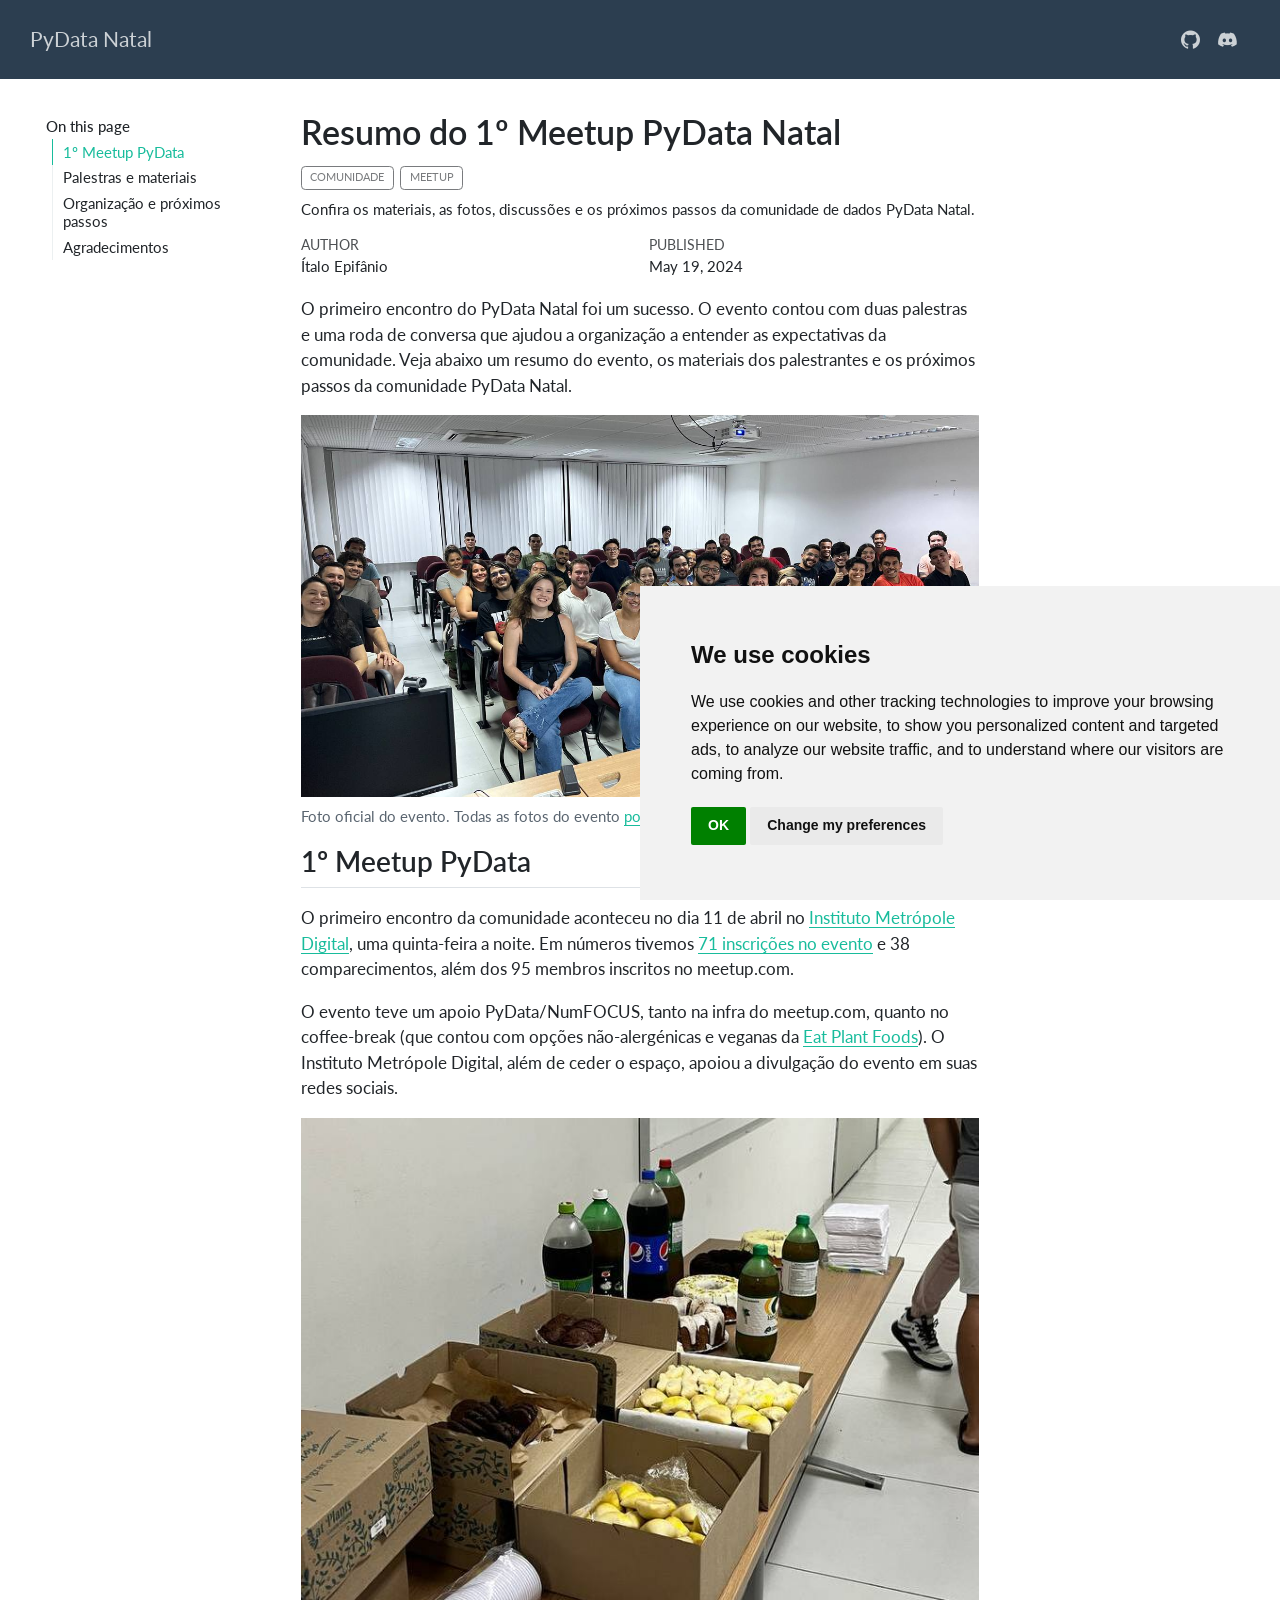
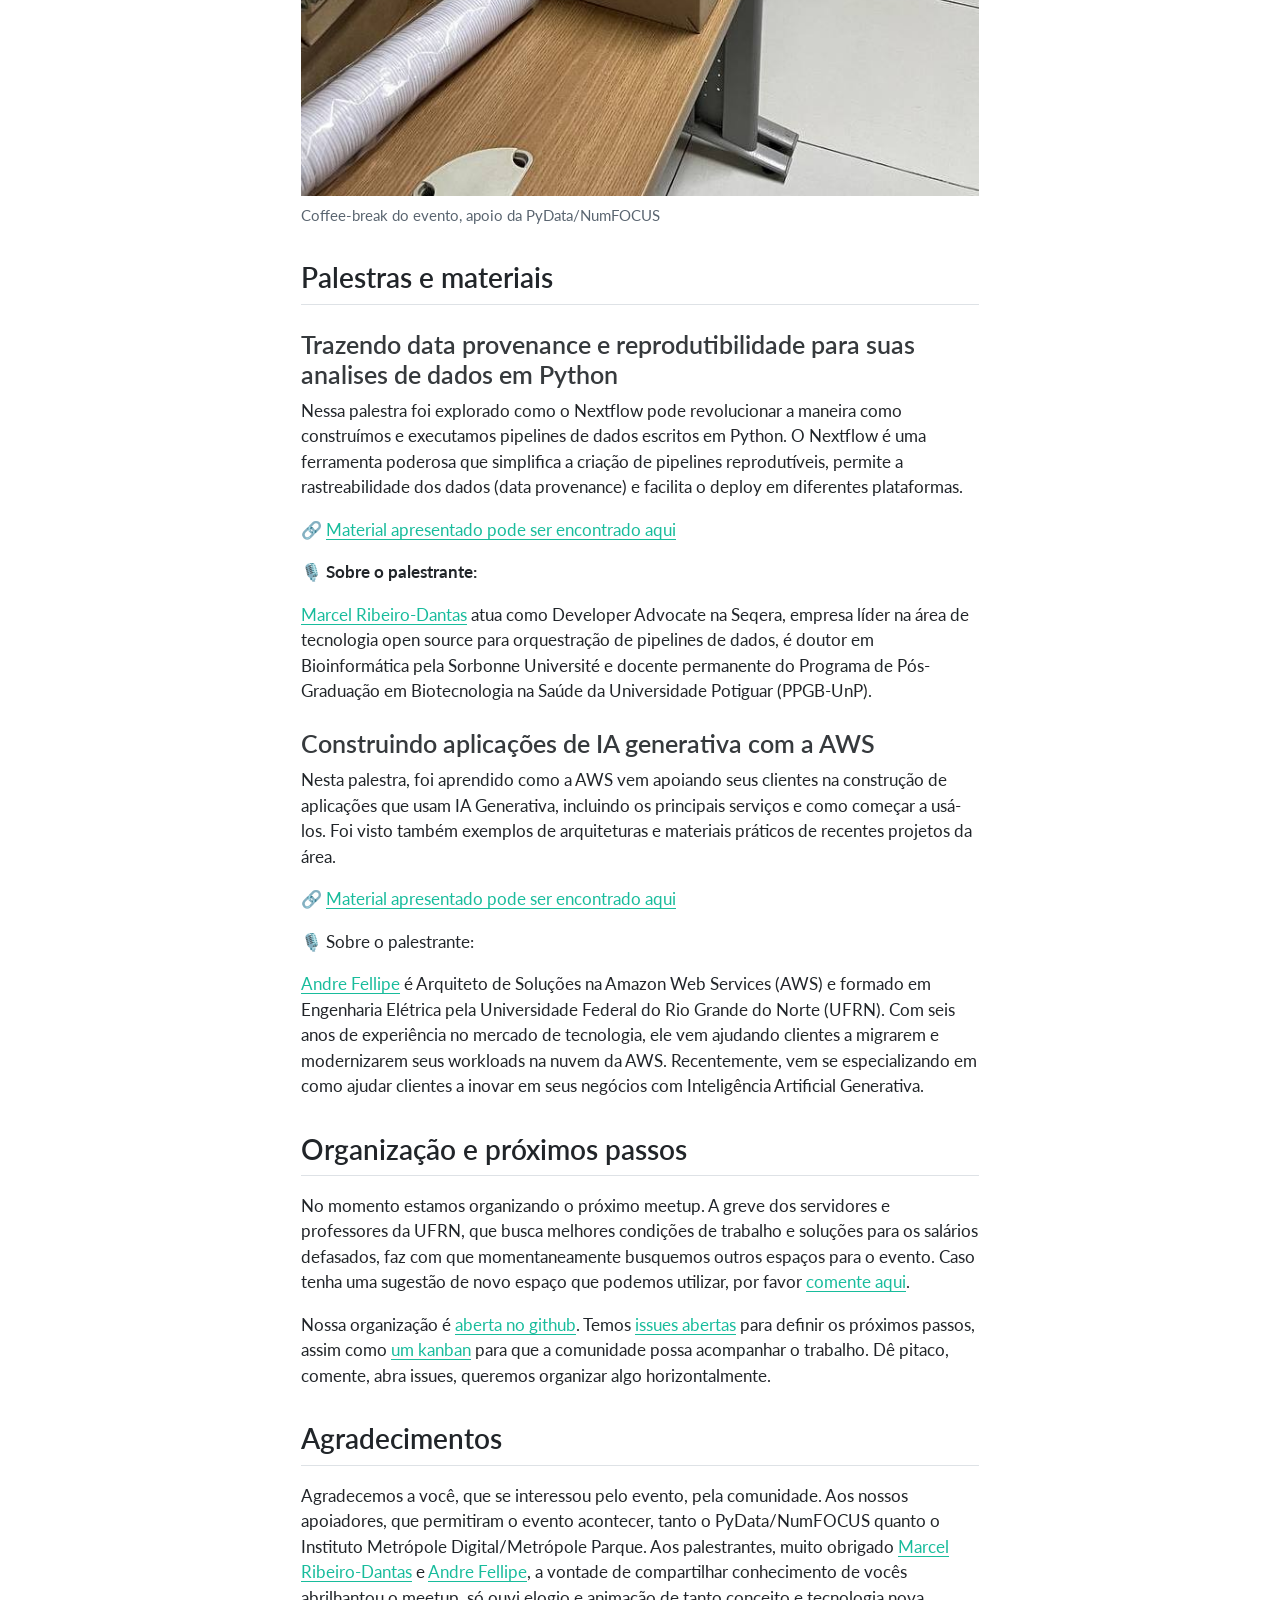
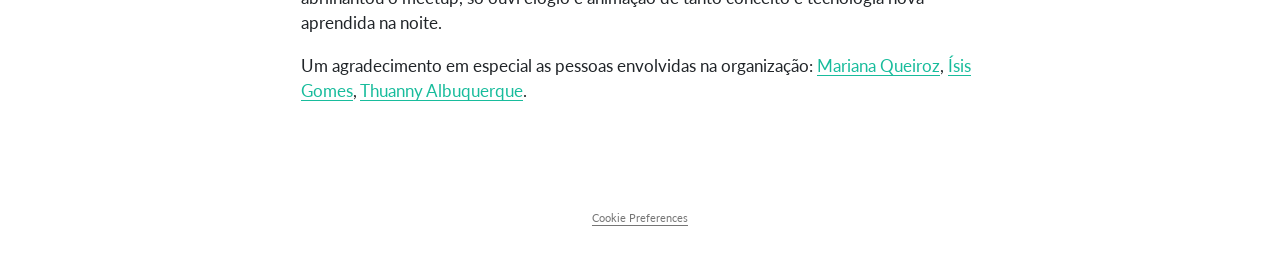
==== posts/1-meetup-pydata-natal/index.html @ 29875cee "Built site for gh-pages" ====
<!DOCTYPE html>
<html xmlns="http://www.w3.org/1999/xhtml" lang="en" xml:lang="en"><head>

<meta charset="utf-8">
<meta name="generator" content="quarto-1.4.554">

<meta name="viewport" content="width=device-width, initial-scale=1.0, user-scalable=yes">

<meta name="author" content="Ítalo Epifânio">
<meta name="dcterms.date" content="2024-05-19">
<meta name="description" content="Confira os materiais, as fotos, discussões e os próximos passos da comunidade de dados PyData Natal.">

<title>PyData Natal - Resumo do 1º Meetup PyData Natal</title>
<style>
code{white-space: pre-wrap;}
span.smallcaps{font-variant: small-caps;}
div.columns{display: flex; gap: min(4vw, 1.5em);}
div.column{flex: auto; overflow-x: auto;}
div.hanging-indent{margin-left: 1.5em; text-indent: -1.5em;}
ul.task-list{list-style: none;}
ul.task-list li input[type="checkbox"] {
  width: 0.8em;
  margin: 0 0.8em 0.2em -1em; /* quarto-specific, see https://github.com/quarto-dev/quarto-cli/issues/4556 */ 
  vertical-align: middle;
}
</style>


<script src="../../site_libs/quarto-nav/quarto-nav.js"></script>
<script src="../../site_libs/quarto-nav/headroom.min.js"></script>
<script src="../../site_libs/clipboard/clipboard.min.js"></script>
<script src="../../site_libs/quarto-search/autocomplete.umd.js"></script>
<script src="../../site_libs/quarto-search/fuse.min.js"></script>
<script src="../../site_libs/quarto-search/quarto-search.js"></script>
<meta name="quarto:offset" content="../../">
<script src="../../site_libs/cookie-consent/cookie-consent.js"></script>
<link href="../../site_libs/cookie-consent/cookie-consent.css" rel="stylesheet">
<script src="../../site_libs/quarto-html/quarto.js"></script>
<script src="../../site_libs/quarto-html/popper.min.js"></script>
<script src="../../site_libs/quarto-html/tippy.umd.min.js"></script>
<script src="../../site_libs/quarto-html/anchor.min.js"></script>
<link href="../../site_libs/quarto-html/tippy.css" rel="stylesheet">
<link href="../../site_libs/quarto-html/quarto-syntax-highlighting.css" rel="stylesheet" id="quarto-text-highlighting-styles">
<script src="../../site_libs/bootstrap/bootstrap.min.js"></script>
<link href="../../site_libs/bootstrap/bootstrap-icons.css" rel="stylesheet">
<link href="../../site_libs/bootstrap/bootstrap.min.css" rel="stylesheet" id="quarto-bootstrap" data-mode="light">
<script id="quarto-search-options" type="application/json">{
  "location": "navbar",
  "copy-button": false,
  "collapse-after": 3,
  "panel-placement": "end",
  "type": "overlay",
  "limit": 50,
  "keyboard-shortcut": [
    "f",
    "/",
    "s"
  ],
  "show-item-context": false,
  "language": {
    "search-no-results-text": "No results",
    "search-matching-documents-text": "matching documents",
    "search-copy-link-title": "Copy link to search",
    "search-hide-matches-text": "Hide additional matches",
    "search-more-match-text": "more match in this document",
    "search-more-matches-text": "more matches in this document",
    "search-clear-button-title": "Clear",
    "search-text-placeholder": "",
    "search-detached-cancel-button-title": "Cancel",
    "search-submit-button-title": "Submit",
    "search-label": "Search"
  }
}</script>
<script async="" src="https://www.googletagmanager.com/gtag/js?id=G-QW559WNCMG"></script>

<script type="text/plain" cookie-consent="tracking">

window.dataLayer = window.dataLayer || [];
function gtag(){dataLayer.push(arguments);}
gtag('js', new Date());
gtag('config', 'G-QW559WNCMG', { 'anonymize_ip': true});
</script>

<script type="text/javascript" charset="UTF-8">
document.addEventListener('DOMContentLoaded', function () {
cookieconsent.run({
  "notice_banner_type":"simple",
  "consent_type":"implied",
  "palette":"light",
  "language":"en",
  "page_load_consent_levels":["strictly-necessary","functionality","tracking","targeting"],
  "notice_banner_reject_button_hide":false,
  "preferences_center_close_button_hide":false,
  "website_name":""
  ,
"language":"en"
  });
});
</script> 
  


<link rel="stylesheet" href="../../styles.css">
</head>

<body class="floating nav-fixed">

<div id="quarto-search-results"></div>
  <header id="quarto-header" class="headroom fixed-top">
    <nav class="navbar navbar-expand-lg " data-bs-theme="dark">
      <div class="navbar-container container-fluid">
      <div class="navbar-brand-container mx-auto">
    <a class="navbar-brand" href="../../index.html">
    <span class="navbar-title">PyData Natal</span>
    </a>
  </div>
            <div id="quarto-search" class="" title="Search"></div>
          <button class="navbar-toggler" type="button" data-bs-toggle="collapse" data-bs-target="#navbarCollapse" aria-controls="navbarCollapse" aria-expanded="false" aria-label="Toggle navigation" onclick="if (window.quartoToggleHeadroom) { window.quartoToggleHeadroom(); }">
  <span class="navbar-toggler-icon"></span>
</button>
          <div class="collapse navbar-collapse" id="navbarCollapse">
            <ul class="navbar-nav navbar-nav-scroll ms-auto">
  <li class="nav-item compact">
    <a class="nav-link" href="https://github.com/PyData-Natal"> <i class="bi bi-github" role="img">
</i> 
<span class="menu-text"></span></a>
  </li>  
  <li class="nav-item compact">
    <a class="nav-link" href="https://www.meetup.com/pydata-natal/"> <i class="bi bi-discord" role="img">
</i> 
<span class="menu-text"></span></a>
  </li>  
</ul>
          </div> <!-- /navcollapse -->
          <div class="quarto-navbar-tools">
</div>
      </div> <!-- /container-fluid -->
    </nav>
</header>
<!-- content -->
<div id="quarto-content" class="quarto-container page-columns page-rows-contents page-layout-article page-navbar">
<!-- sidebar -->
  <nav id="quarto-sidebar" class="sidebar collapse collapse-horizontal quarto-sidebar-collapse-item sidebar-navigation floating overflow-auto">
    <nav id="TOC" role="doc-toc" class="toc-active">
    <h2 id="toc-title">On this page</h2>
   
  <ul>
  <li><a href="#º-meetup-pydata" id="toc-º-meetup-pydata" class="nav-link active" data-scroll-target="#º-meetup-pydata">1º Meetup PyData</a></li>
  <li><a href="#palestras-e-materiais" id="toc-palestras-e-materiais" class="nav-link" data-scroll-target="#palestras-e-materiais">Palestras e materiais</a>
  <ul class="collapse">
  <li><a href="#trazendo-data-provenance-e-reprodutibilidade-para-suas-analises-de-dados-em-python" id="toc-trazendo-data-provenance-e-reprodutibilidade-para-suas-analises-de-dados-em-python" class="nav-link" data-scroll-target="#trazendo-data-provenance-e-reprodutibilidade-para-suas-analises-de-dados-em-python">Trazendo data provenance e reprodutibilidade para suas analises de dados em Python</a></li>
  <li><a href="#construindo-aplicações-de-ia-generativa-com-a-aws" id="toc-construindo-aplicações-de-ia-generativa-com-a-aws" class="nav-link" data-scroll-target="#construindo-aplicações-de-ia-generativa-com-a-aws">Construindo aplicações de IA generativa com a AWS</a></li>
  </ul></li>
  <li><a href="#organização-e-próximos-passos" id="toc-organização-e-próximos-passos" class="nav-link" data-scroll-target="#organização-e-próximos-passos">Organização e próximos passos</a></li>
  <li><a href="#agradecimentos" id="toc-agradecimentos" class="nav-link" data-scroll-target="#agradecimentos">Agradecimentos</a></li>
  </ul>
</nav>
</nav>
<div id="quarto-sidebar-glass" class="quarto-sidebar-collapse-item" data-bs-toggle="collapse" data-bs-target=".quarto-sidebar-collapse-item"></div>
<!-- margin-sidebar -->
    <div id="quarto-margin-sidebar" class="sidebar margin-sidebar">
    </div>
<!-- main -->
<main class="content" id="quarto-document-content">

<header id="title-block-header" class="quarto-title-block default">
<div class="quarto-title">
<h1 class="title">Resumo do 1º Meetup PyData Natal</h1>
  <div class="quarto-categories">
    <div class="quarto-category">Comunidade</div>
    <div class="quarto-category">Meetup</div>
  </div>
  </div>

<div>
  <div class="description">
    <p>Confira os materiais, as fotos, discussões e os próximos passos da comunidade de dados PyData Natal.</p>
  </div>
</div>


<div class="quarto-title-meta">

    <div>
    <div class="quarto-title-meta-heading">Author</div>
    <div class="quarto-title-meta-contents">
             <p>Ítalo Epifânio </p>
          </div>
  </div>
    
    <div>
    <div class="quarto-title-meta-heading">Published</div>
    <div class="quarto-title-meta-contents">
      <p class="date">May 19, 2024</p>
    </div>
  </div>
  
    
  </div>
  


</header>


<p>O primeiro encontro do PyData Natal foi um sucesso. O evento contou com duas palestras e uma roda de conversa que ajudou a organização a entender as expectativas da comunidade. Veja abaixo um resumo do evento, os materiais dos palestrantes e os próximos passos da comunidade PyData Natal.</p>
<div class="quarto-figure quarto-figure-center">
<figure class="figure">
<p><img src="foto-oficial.jpg" class="img-fluid figure-img"></p>
<figcaption>Foto oficial do evento. Todas as fotos do evento <a href="https://drive.google.com/drive/folders/1-ngeMjdmxOSoI9gkyHBv4i5iVeC3ueF0?usp=sharing">podem ser acessadas aqui</a></figcaption>
</figure>
</div>
<section id="º-meetup-pydata" class="level2">
<h2 class="anchored" data-anchor-id="º-meetup-pydata">1º Meetup PyData</h2>
<p>O primeiro encontro da comunidade aconteceu no dia 11 de abril no <a href="https://www.imd.ufrn.br/">Instituto Metrópole Digital</a>, uma quinta-feira a noite. Em números tivemos <a href="https://www.meetup.com/pt-BR/pydata-natal/events/299630475/">71 inscrições no evento</a> e 38 comparecimentos, além dos 95 membros inscritos no meetup.com.</p>
<p>O evento teve um apoio PyData/NumFOCUS, tanto na infra do meetup.com, quanto no coffee-break (que contou com opções não-alergénicas e veganas da <a href="https://www.instagram.com/eatplants_foods/">Eat Plant Foods</a>). O Instituto Metrópole Digital, além de ceder o espaço, apoiou a divulgação do evento em suas redes sociais.</p>
<div class="quarto-figure quarto-figure-center">
<figure class="figure">
<p><img src="coffee-break.jpg" class="img-fluid figure-img"></p>
<figcaption>Coffee-break do evento, apoio da PyData/NumFOCUS</figcaption>
</figure>
</div>
</section>
<section id="palestras-e-materiais" class="level2">
<h2 class="anchored" data-anchor-id="palestras-e-materiais">Palestras e materiais</h2>
<section id="trazendo-data-provenance-e-reprodutibilidade-para-suas-analises-de-dados-em-python" class="level3">
<h3 class="anchored" data-anchor-id="trazendo-data-provenance-e-reprodutibilidade-para-suas-analises-de-dados-em-python">Trazendo data provenance e reprodutibilidade para suas analises de dados em Python</h3>
<p>Nessa palestra foi explorado como o Nextflow pode revolucionar a maneira como construímos e executamos pipelines de dados escritos em Python. O Nextflow é uma ferramenta poderosa que simplifica a criação de pipelines reprodutíveis, permite a rastreabilidade dos dados (data provenance) e facilita o deploy em diferentes plataformas.</p>
<p>🔗 <a href="https://drive.google.com/file/d/1mHGkbky7kllz5UsTb3np_tFQEDnqBkQI/view?usp=sharing">Material apresentado pode ser encontrado aqui</a></p>
<p>🎙️ <strong>Sobre o palestrante:</strong></p>
<p><a href="https://www.linkedin.com/in/mribeirodantas/">Marcel Ribeiro-Dantas</a> atua como Developer Advocate na Seqera, empresa líder na área de tecnologia open source para orquestração de pipelines de dados, é doutor em Bioinformática pela Sorbonne Université e docente permanente do Programa de Pós-Graduação em Biotecnologia na Saúde da Universidade Potiguar (PPGB-UnP).</p>
</section>
<section id="construindo-aplicações-de-ia-generativa-com-a-aws" class="level3">
<h3 class="anchored" data-anchor-id="construindo-aplicações-de-ia-generativa-com-a-aws">Construindo aplicações de IA generativa com a AWS</h3>
<p>Nesta palestra, foi aprendido como a AWS vem apoiando seus clientes na construção de aplicações que usam IA Generativa, incluindo os principais serviços e como começar a usá-los. Foi visto também exemplos de arquiteturas e materiais práticos de recentes projetos da área.</p>
<p>🔗 <a href="https://drive.google.com/file/d/1R_rrYdMFppAc_aLsKHVmo2kjdNp8cH0A/view?usp=sharing">Material apresentado pode ser encontrado aqui</a></p>
<p>🎙️ Sobre o palestrante:</p>
<p><a href="https://www.linkedin.com/in/andrefellipe/">Andre Fellipe</a> é Arquiteto de Soluções na Amazon Web Services (AWS) e formado em Engenharia Elétrica pela Universidade Federal do Rio Grande do Norte (UFRN). Com seis anos de experiência no mercado de tecnologia, ele vem ajudando clientes a migrarem e modernizarem seus workloads na nuvem da AWS. Recentemente, vem se especializando em como ajudar clientes a inovar em seus negócios com Inteligência Artificial Generativa.</p>
</section>
</section>
<section id="organização-e-próximos-passos" class="level2">
<h2 class="anchored" data-anchor-id="organização-e-próximos-passos">Organização e próximos passos</h2>
<p>No momento estamos organizando o próximo meetup. A greve dos servidores e professores da UFRN, que busca melhores condições de trabalho e soluções para os salários defasados, faz com que momentaneamente busquemos outros espaços para o evento. Caso tenha uma sugestão de novo espaço que podemos utilizar, por favor <a href="https://github.com/PyData-Natal/organizacao/issues/1">comente aqui</a>.</p>
<p>Nossa organização é <a href="https://github.com/PyData-Natal">aberta no github</a>. Temos <a href="https://github.com/PyData-Natal/organizacao">issues abertas</a> para definir os próximos passos, assim como <a href="https://github.com/orgs/PyData-Natal/projects/1">um kanban</a> para que a comunidade possa acompanhar o trabalho. Dê pitaco, comente, abra issues, queremos organizar algo horizontalmente.</p>
</section>
<section id="agradecimentos" class="level2">
<h2 class="anchored" data-anchor-id="agradecimentos">Agradecimentos</h2>
<p>Agradecemos a você, que se interessou pelo evento, pela comunidade. Aos nossos apoiadores, que permitiram o evento acontecer, tanto o PyData/NumFOCUS quanto o Instituto Metrópole Digital/Metrópole Parque. Aos palestrantes, muito obrigado <a href="https://www.linkedin.com/in/mribeirodantas/">Marcel Ribeiro-Dantas</a> e <a href="https://www.linkedin.com/in/andrefellipe/">Andre Fellipe</a>, a vontade de compartilhar conhecimento de vocês abrilhantou o meetup, só ouvi elogio e animação de tanto conceito e tecnologia nova aprendida na noite.</p>
<p>Um agradecimento em especial as pessoas envolvidas na organização: <a href="https://www.linkedin.com/in/mariana-cesario-queiroz/">Mariana Queiroz</a>, <a href="https://www.linkedin.com/in/isisgo/">Ísis Gomes</a>, <a href="https://www.linkedin.com/in/thuannyalbuquerque/">Thuanny Albuquerque</a>.</p>


</section>

</main> <!-- /main -->
<script id="quarto-html-after-body" type="application/javascript">
window.document.addEventListener("DOMContentLoaded", function (event) {
  const toggleBodyColorMode = (bsSheetEl) => {
    const mode = bsSheetEl.getAttribute("data-mode");
    const bodyEl = window.document.querySelector("body");
    if (mode === "dark") {
      bodyEl.classList.add("quarto-dark");
      bodyEl.classList.remove("quarto-light");
    } else {
      bodyEl.classList.add("quarto-light");
      bodyEl.classList.remove("quarto-dark");
    }
  }
  const toggleBodyColorPrimary = () => {
    const bsSheetEl = window.document.querySelector("link#quarto-bootstrap");
    if (bsSheetEl) {
      toggleBodyColorMode(bsSheetEl);
    }
  }
  toggleBodyColorPrimary();  
  const icon = "";
  const anchorJS = new window.AnchorJS();
  anchorJS.options = {
    placement: 'right',
    icon: icon
  };
  anchorJS.add('.anchored');
  const isCodeAnnotation = (el) => {
    for (const clz of el.classList) {
      if (clz.startsWith('code-annotation-')) {                     
        return true;
      }
    }
    return false;
  }
  const clipboard = new window.ClipboardJS('.code-copy-button', {
    text: function(trigger) {
      const codeEl = trigger.previousElementSibling.cloneNode(true);
      for (const childEl of codeEl.children) {
        if (isCodeAnnotation(childEl)) {
          childEl.remove();
        }
      }
      return codeEl.innerText;
    }
  });
  clipboard.on('success', function(e) {
    // button target
    const button = e.trigger;
    // don't keep focus
    button.blur();
    // flash "checked"
    button.classList.add('code-copy-button-checked');
    var currentTitle = button.getAttribute("title");
    button.setAttribute("title", "Copied!");
    let tooltip;
    if (window.bootstrap) {
      button.setAttribute("data-bs-toggle", "tooltip");
      button.setAttribute("data-bs-placement", "left");
      button.setAttribute("data-bs-title", "Copied!");
      tooltip = new bootstrap.Tooltip(button, 
        { trigger: "manual", 
          customClass: "code-copy-button-tooltip",
          offset: [0, -8]});
      tooltip.show();    
    }
    setTimeout(function() {
      if (tooltip) {
        tooltip.hide();
        button.removeAttribute("data-bs-title");
        button.removeAttribute("data-bs-toggle");
        button.removeAttribute("data-bs-placement");
      }
      button.setAttribute("title", currentTitle);
      button.classList.remove('code-copy-button-checked');
    }, 1000);
    // clear code selection
    e.clearSelection();
  });
    var localhostRegex = new RegExp(/^(?:http|https):\/\/localhost\:?[0-9]*\//);
    var mailtoRegex = new RegExp(/^mailto:/);
      var filterRegex = new RegExp("https:\/\/PyData-Natal\.github\.io\/pydata-natal\.github\.io\/");
    var isInternal = (href) => {
        return filterRegex.test(href) || localhostRegex.test(href) || mailtoRegex.test(href);
    }
    // Inspect non-navigation links and adorn them if external
 	var links = window.document.querySelectorAll('a[href]:not(.nav-link):not(.navbar-brand):not(.toc-action):not(.sidebar-link):not(.sidebar-item-toggle):not(.pagination-link):not(.no-external):not([aria-hidden]):not(.dropdown-item):not(.quarto-navigation-tool)');
    for (var i=0; i<links.length; i++) {
      const link = links[i];
      if (!isInternal(link.href)) {
        // undo the damage that might have been done by quarto-nav.js in the case of
        // links that we want to consider external
        if (link.dataset.originalHref !== undefined) {
          link.href = link.dataset.originalHref;
        }
      }
    }
  function tippyHover(el, contentFn, onTriggerFn, onUntriggerFn) {
    const config = {
      allowHTML: true,
      maxWidth: 500,
      delay: 100,
      arrow: false,
      appendTo: function(el) {
          return el.parentElement;
      },
      interactive: true,
      interactiveBorder: 10,
      theme: 'quarto',
      placement: 'bottom-start',
    };
    if (contentFn) {
      config.content = contentFn;
    }
    if (onTriggerFn) {
      config.onTrigger = onTriggerFn;
    }
    if (onUntriggerFn) {
      config.onUntrigger = onUntriggerFn;
    }
    window.tippy(el, config); 
  }
  const noterefs = window.document.querySelectorAll('a[role="doc-noteref"]');
  for (var i=0; i<noterefs.length; i++) {
    const ref = noterefs[i];
    tippyHover(ref, function() {
      // use id or data attribute instead here
      let href = ref.getAttribute('data-footnote-href') || ref.getAttribute('href');
      try { href = new URL(href).hash; } catch {}
      const id = href.replace(/^#\/?/, "");
      const note = window.document.getElementById(id);
      if (note) {
        return note.innerHTML;
      } else {
        return "";
      }
    });
  }
  const xrefs = window.document.querySelectorAll('a.quarto-xref');
  const processXRef = (id, note) => {
    // Strip column container classes
    const stripColumnClz = (el) => {
      el.classList.remove("page-full", "page-columns");
      if (el.children) {
        for (const child of el.children) {
          stripColumnClz(child);
        }
      }
    }
    stripColumnClz(note)
    if (id === null || id.startsWith('sec-')) {
      // Special case sections, only their first couple elements
      const container = document.createElement("div");
      if (note.children && note.children.length > 2) {
        container.appendChild(note.children[0].cloneNode(true));
        for (let i = 1; i < note.children.length; i++) {
          const child = note.children[i];
          if (child.tagName === "P" && child.innerText === "") {
            continue;
          } else {
            container.appendChild(child.cloneNode(true));
            break;
          }
        }
        if (window.Quarto?.typesetMath) {
          window.Quarto.typesetMath(container);
        }
        return container.innerHTML
      } else {
        if (window.Quarto?.typesetMath) {
          window.Quarto.typesetMath(note);
        }
        return note.innerHTML;
      }
    } else {
      // Remove any anchor links if they are present
      const anchorLink = note.querySelector('a.anchorjs-link');
      if (anchorLink) {
        anchorLink.remove();
      }
      if (window.Quarto?.typesetMath) {
        window.Quarto.typesetMath(note);
      }
      // TODO in 1.5, we should make sure this works without a callout special case
      if (note.classList.contains("callout")) {
        return note.outerHTML;
      } else {
        return note.innerHTML;
      }
    }
  }
  for (var i=0; i<xrefs.length; i++) {
    const xref = xrefs[i];
    tippyHover(xref, undefined, function(instance) {
      instance.disable();
      let url = xref.getAttribute('href');
      let hash = undefined; 
      if (url.startsWith('#')) {
        hash = url;
      } else {
        try { hash = new URL(url).hash; } catch {}
      }
      if (hash) {
        const id = hash.replace(/^#\/?/, "");
        const note = window.document.getElementById(id);
        if (note !== null) {
          try {
            const html = processXRef(id, note.cloneNode(true));
            instance.setContent(html);
          } finally {
            instance.enable();
            instance.show();
          }
        } else {
          // See if we can fetch this
          fetch(url.split('#')[0])
          .then(res => res.text())
          .then(html => {
            const parser = new DOMParser();
            const htmlDoc = parser.parseFromString(html, "text/html");
            const note = htmlDoc.getElementById(id);
            if (note !== null) {
              const html = processXRef(id, note);
              instance.setContent(html);
            } 
          }).finally(() => {
            instance.enable();
            instance.show();
          });
        }
      } else {
        // See if we can fetch a full url (with no hash to target)
        // This is a special case and we should probably do some content thinning / targeting
        fetch(url)
        .then(res => res.text())
        .then(html => {
          const parser = new DOMParser();
          const htmlDoc = parser.parseFromString(html, "text/html");
          const note = htmlDoc.querySelector('main.content');
          if (note !== null) {
            // This should only happen for chapter cross references
            // (since there is no id in the URL)
            // remove the first header
            if (note.children.length > 0 && note.children[0].tagName === "HEADER") {
              note.children[0].remove();
            }
            const html = processXRef(null, note);
            instance.setContent(html);
          } 
        }).finally(() => {
          instance.enable();
          instance.show();
        });
      }
    }, function(instance) {
    });
  }
      let selectedAnnoteEl;
      const selectorForAnnotation = ( cell, annotation) => {
        let cellAttr = 'data-code-cell="' + cell + '"';
        let lineAttr = 'data-code-annotation="' +  annotation + '"';
        const selector = 'span[' + cellAttr + '][' + lineAttr + ']';
        return selector;
      }
      const selectCodeLines = (annoteEl) => {
        const doc = window.document;
        const targetCell = annoteEl.getAttribute("data-target-cell");
        const targetAnnotation = annoteEl.getAttribute("data-target-annotation");
        const annoteSpan = window.document.querySelector(selectorForAnnotation(targetCell, targetAnnotation));
        const lines = annoteSpan.getAttribute("data-code-lines").split(",");
        const lineIds = lines.map((line) => {
          return targetCell + "-" + line;
        })
        let top = null;
        let height = null;
        let parent = null;
        if (lineIds.length > 0) {
            //compute the position of the single el (top and bottom and make a div)
            const el = window.document.getElementById(lineIds[0]);
            top = el.offsetTop;
            height = el.offsetHeight;
            parent = el.parentElement.parentElement;
          if (lineIds.length > 1) {
            const lastEl = window.document.getElementById(lineIds[lineIds.length - 1]);
            const bottom = lastEl.offsetTop + lastEl.offsetHeight;
            height = bottom - top;
          }
          if (top !== null && height !== null && parent !== null) {
            // cook up a div (if necessary) and position it 
            let div = window.document.getElementById("code-annotation-line-highlight");
            if (div === null) {
              div = window.document.createElement("div");
              div.setAttribute("id", "code-annotation-line-highlight");
              div.style.position = 'absolute';
              parent.appendChild(div);
            }
            div.style.top = top - 2 + "px";
            div.style.height = height + 4 + "px";
            div.style.left = 0;
            let gutterDiv = window.document.getElementById("code-annotation-line-highlight-gutter");
            if (gutterDiv === null) {
              gutterDiv = window.document.createElement("div");
              gutterDiv.setAttribute("id", "code-annotation-line-highlight-gutter");
              gutterDiv.style.position = 'absolute';
              const codeCell = window.document.getElementById(targetCell);
              const gutter = codeCell.querySelector('.code-annotation-gutter');
              gutter.appendChild(gutterDiv);
            }
            gutterDiv.style.top = top - 2 + "px";
            gutterDiv.style.height = height + 4 + "px";
          }
          selectedAnnoteEl = annoteEl;
        }
      };
      const unselectCodeLines = () => {
        const elementsIds = ["code-annotation-line-highlight", "code-annotation-line-highlight-gutter"];
        elementsIds.forEach((elId) => {
          const div = window.document.getElementById(elId);
          if (div) {
            div.remove();
          }
        });
        selectedAnnoteEl = undefined;
      };
        // Handle positioning of the toggle
    window.addEventListener(
      "resize",
      throttle(() => {
        elRect = undefined;
        if (selectedAnnoteEl) {
          selectCodeLines(selectedAnnoteEl);
        }
      }, 10)
    );
    function throttle(fn, ms) {
    let throttle = false;
    let timer;
      return (...args) => {
        if(!throttle) { // first call gets through
            fn.apply(this, args);
            throttle = true;
        } else { // all the others get throttled
            if(timer) clearTimeout(timer); // cancel #2
            timer = setTimeout(() => {
              fn.apply(this, args);
              timer = throttle = false;
            }, ms);
        }
      };
    }
      // Attach click handler to the DT
      const annoteDls = window.document.querySelectorAll('dt[data-target-cell]');
      for (const annoteDlNode of annoteDls) {
        annoteDlNode.addEventListener('click', (event) => {
          const clickedEl = event.target;
          if (clickedEl !== selectedAnnoteEl) {
            unselectCodeLines();
            const activeEl = window.document.querySelector('dt[data-target-cell].code-annotation-active');
            if (activeEl) {
              activeEl.classList.remove('code-annotation-active');
            }
            selectCodeLines(clickedEl);
            clickedEl.classList.add('code-annotation-active');
          } else {
            // Unselect the line
            unselectCodeLines();
            clickedEl.classList.remove('code-annotation-active');
          }
        });
      }
  const findCites = (el) => {
    const parentEl = el.parentElement;
    if (parentEl) {
      const cites = parentEl.dataset.cites;
      if (cites) {
        return {
          el,
          cites: cites.split(' ')
        };
      } else {
        return findCites(el.parentElement)
      }
    } else {
      return undefined;
    }
  };
  var bibliorefs = window.document.querySelectorAll('a[role="doc-biblioref"]');
  for (var i=0; i<bibliorefs.length; i++) {
    const ref = bibliorefs[i];
    const citeInfo = findCites(ref);
    if (citeInfo) {
      tippyHover(citeInfo.el, function() {
        var popup = window.document.createElement('div');
        citeInfo.cites.forEach(function(cite) {
          var citeDiv = window.document.createElement('div');
          citeDiv.classList.add('hanging-indent');
          citeDiv.classList.add('csl-entry');
          var biblioDiv = window.document.getElementById('ref-' + cite);
          if (biblioDiv) {
            citeDiv.innerHTML = biblioDiv.innerHTML;
          }
          popup.appendChild(citeDiv);
        });
        return popup.innerHTML;
      });
    }
  }
});
</script>
</div> <!-- /content -->
<footer class="footer">
  <div class="nav-footer">
    <div class="nav-footer-left">
      &nbsp;
    </div>   
    <div class="nav-footer-center">

<div class="cookie-consent-footer"><a href="#" id="open_preferences_center">Cookie Preferences</a></div></div>
    <div class="nav-footer-right">
      &nbsp;
    </div>
  </div>
</footer>




</body></html>
---- site_libs/cookie-consent/cookie-consent.css ----
div.cookie-consent-footer {
  font-size: 0.8em;
  text-decoration: none;
}
---- site_libs/quarto-html/tippy.css ----
.tippy-box[data-animation=fade][data-state=hidden]{opacity:0}[data-tippy-root]{max-width:calc(100vw - 10px)}.tippy-box{position:relative;background-color:#333;color:#fff;border-radius:4px;font-size:14px;line-height:1.4;white-space:normal;outline:0;transition-property:transform,visibility,opacity}.tippy-box[data-placement^=top]>.tippy-arrow{bottom:0}.tippy-box[data-placement^=top]>.tippy-arrow:before{bottom:-7px;left:0;border-width:8px 8px 0;border-top-color:initial;transform-origin:center top}.tippy-box[data-placement^=bottom]>.tippy-arrow{top:0}.tippy-box[data-placement^=bottom]>.tippy-arrow:before{top:-7px;left:0;border-width:0 8px 8px;border-bottom-color:initial;transform-origin:center bottom}.tippy-box[data-placement^=left]>.tippy-arrow{right:0}.tippy-box[data-placement^=left]>.tippy-arrow:before{border-width:8px 0 8px 8px;border-left-color:initial;right:-7px;transform-origin:center left}.tippy-box[data-placement^=right]>.tippy-arrow{left:0}.tippy-box[data-placement^=right]>.tippy-arrow:before{left:-7px;border-width:8px 8px 8px 0;border-right-color:initial;transform-origin:center right}.tippy-box[data-inertia][data-state=visible]{transition-timing-function:cubic-bezier(.54,1.5,.38,1.11)}.tippy-arrow{width:16px;height:16px;color:#333}.tippy-arrow:before{content:"";position:absolute;border-color:transparent;border-style:solid}.tippy-content{position:relative;padding:5px 9px;z-index:1}
---- styles.css ----
/* css styles */
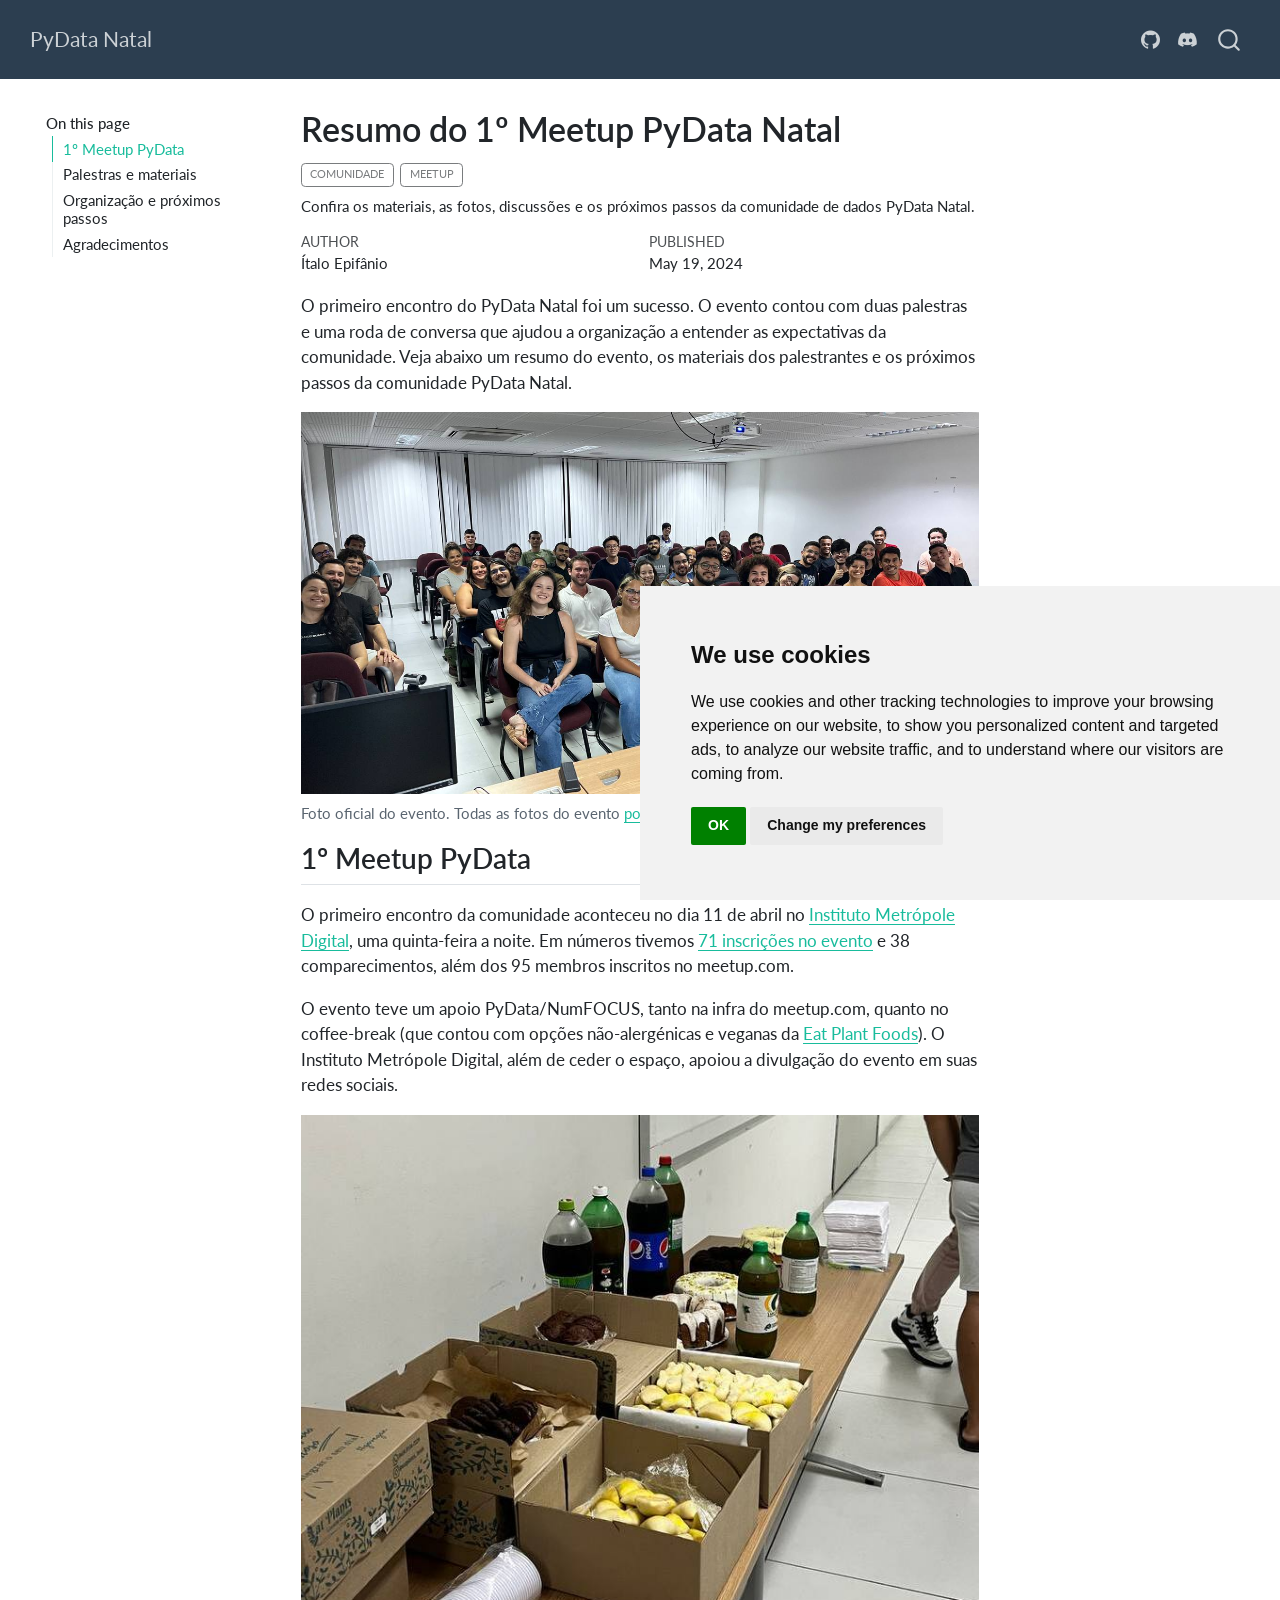
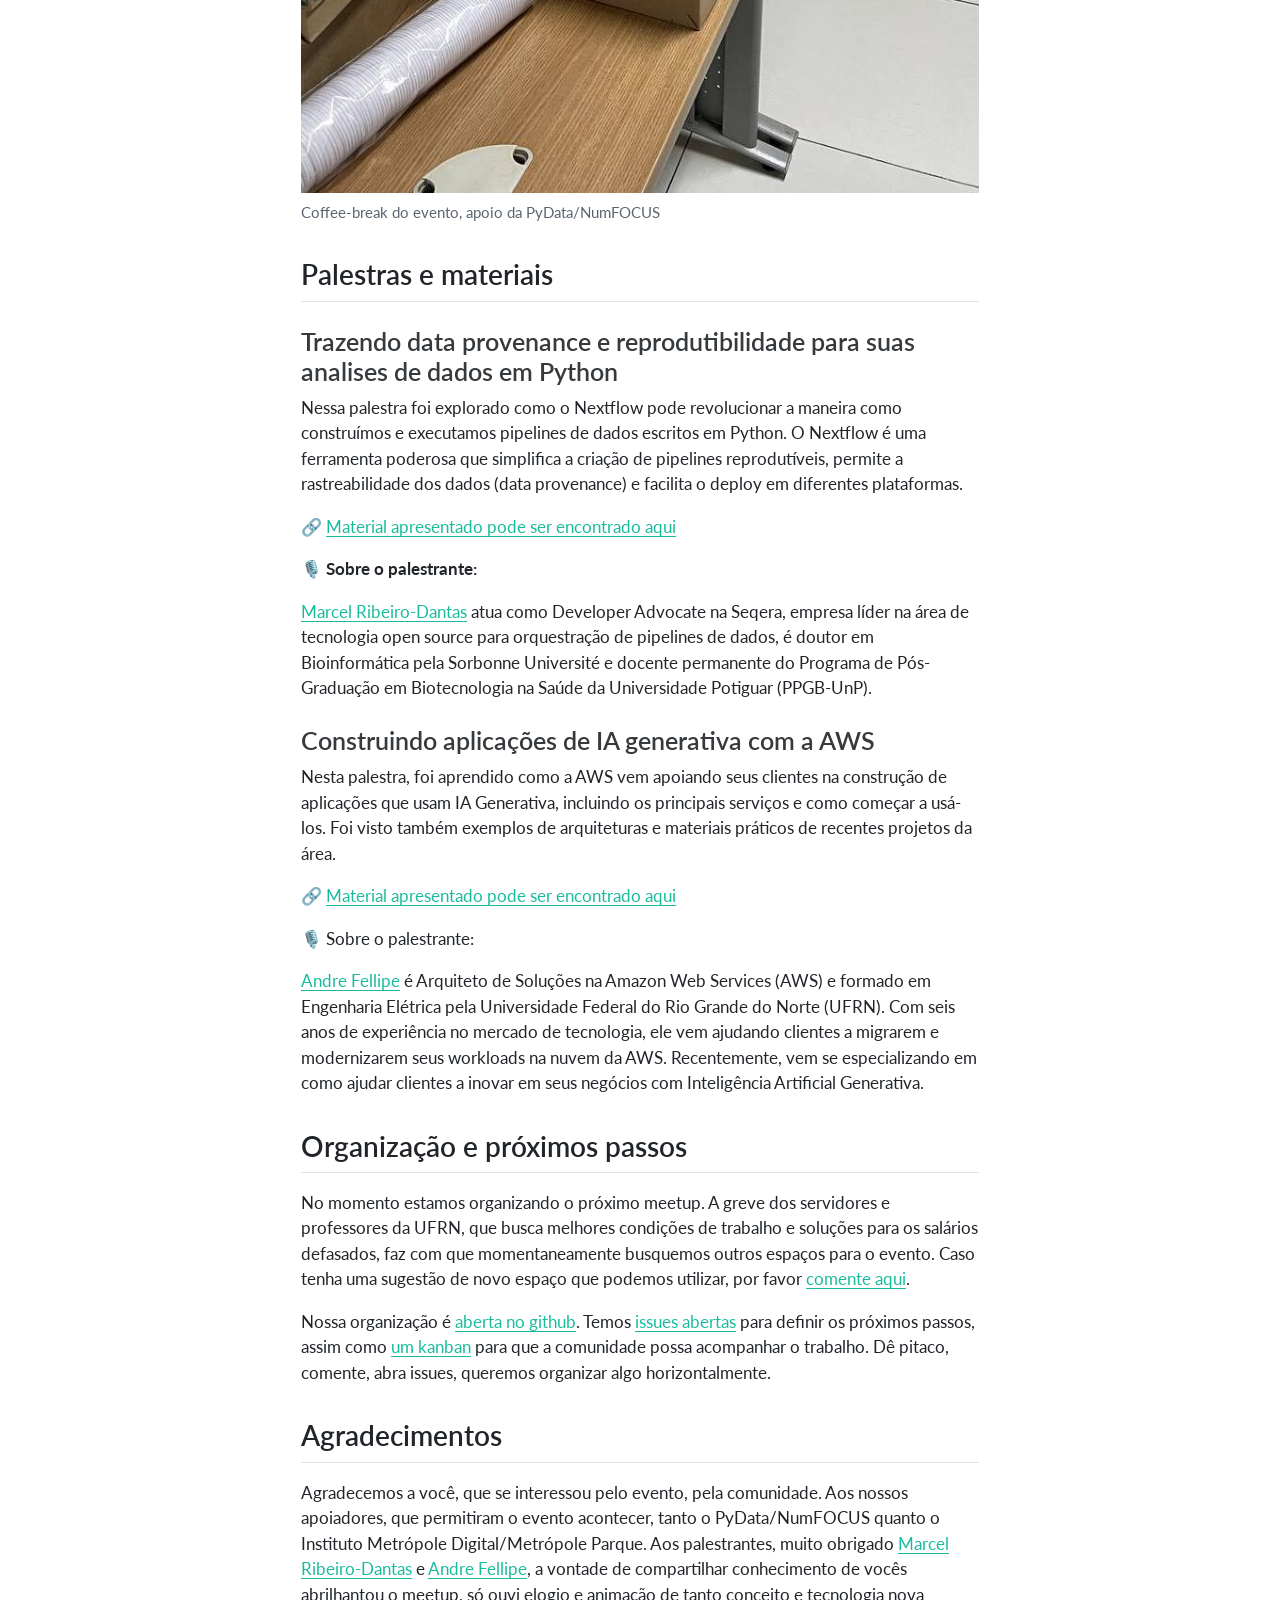
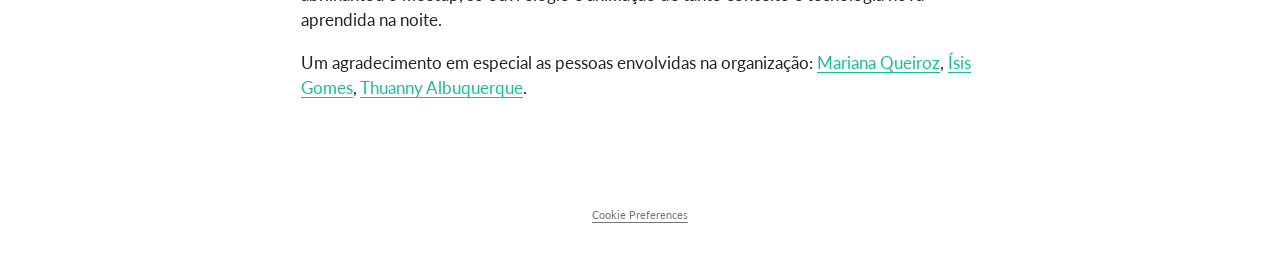
==== commit 4dbecd33: "Built site for gh-pages" ====
--- a/posts/1-meetup-pydata-natal/index.html
+++ b/posts/1-meetup-pydata-natal/index.html
@@ -2,7 +2,7 @@
 <html xmlns="http://www.w3.org/1999/xhtml" lang="en" xml:lang="en"><head>
 
 <meta charset="utf-8">
-<meta name="generator" content="quarto-1.4.554">
+<meta name="generator" content="quarto-1.5.57">
 
 <meta name="viewport" content="width=device-width, initial-scale=1.0, user-scalable=yes">
 
@@ -10,7 +10,7 @@
 <meta name="dcterms.date" content="2024-05-19">
 <meta name="description" content="Confira os materiais, as fotos, discussões e os próximos passos da comunidade de dados PyData Natal.">
 
-<title>PyData Natal - Resumo do 1º Meetup PyData Natal</title>
+<title>Resumo do 1º Meetup PyData Natal – PyData Natal</title>
 <style>
 code{white-space: pre-wrap;}
 span.smallcaps{font-variant: small-caps;}
@@ -115,7 +115,7 @@
     </a>
   </div>
             <div id="quarto-search" class="" title="Search"></div>
-          <button class="navbar-toggler" type="button" data-bs-toggle="collapse" data-bs-target="#navbarCollapse" aria-controls="navbarCollapse" aria-expanded="false" aria-label="Toggle navigation" onclick="if (window.quartoToggleHeadroom) { window.quartoToggleHeadroom(); }">
+          <button class="navbar-toggler" type="button" data-bs-toggle="collapse" data-bs-target="#navbarCollapse" aria-controls="navbarCollapse" role="menu" aria-expanded="false" aria-label="Toggle navigation" onclick="if (window.quartoToggleHeadroom) { window.quartoToggleHeadroom(); }">
   <span class="navbar-toggler-icon"></span>
 </button>
           <div class="collapse navbar-collapse" id="navbarCollapse">
@@ -132,7 +132,7 @@
   </li>  
 </ul>
           </div> <!-- /navcollapse -->
-          <div class="quarto-navbar-tools">
+            <div class="quarto-navbar-tools">
 </div>
       </div> <!-- /container-fluid -->
     </nav>
@@ -158,7 +158,7 @@
 </nav>
 <div id="quarto-sidebar-glass" class="quarto-sidebar-collapse-item" data-bs-toggle="collapse" data-bs-target=".quarto-sidebar-collapse-item"></div>
 <!-- margin-sidebar -->
-    <div id="quarto-margin-sidebar" class="sidebar margin-sidebar">
+    <div id="quarto-margin-sidebar" class="sidebar margin-sidebar zindex-bottom">
     </div>
 <!-- main -->
 <main class="content" id="quarto-document-content">
@@ -287,18 +287,7 @@
     }
     return false;
   }
-  const clipboard = new window.ClipboardJS('.code-copy-button', {
-    text: function(trigger) {
-      const codeEl = trigger.previousElementSibling.cloneNode(true);
-      for (const childEl of codeEl.children) {
-        if (isCodeAnnotation(childEl)) {
-          childEl.remove();
-        }
-      }
-      return codeEl.innerText;
-    }
-  });
-  clipboard.on('success', function(e) {
+  const onCopySuccess = function(e) {
     // button target
     const button = e.trigger;
     // don't keep focus
@@ -330,7 +319,29 @@
     }, 1000);
     // clear code selection
     e.clearSelection();
+  }
+  const getTextToCopy = function(trigger) {
+      const codeEl = trigger.previousElementSibling.cloneNode(true);
+      for (const childEl of codeEl.children) {
+        if (isCodeAnnotation(childEl)) {
+          childEl.remove();
+        }
+      }
+      return codeEl.innerText;
+  }
+  const clipboard = new window.ClipboardJS('.code-copy-button:not([data-in-quarto-modal])', {
+    text: getTextToCopy
   });
+  clipboard.on('success', onCopySuccess);
+  if (window.document.getElementById('quarto-embedded-source-code-modal')) {
+    // For code content inside modals, clipBoardJS needs to be initialized with a container option
+    // TODO: Check when it could be a function (https://github.com/zenorocha/clipboard.js/issues/860)
+    const clipboardModal = new window.ClipboardJS('.code-copy-button[data-in-quarto-modal]', {
+      text: getTextToCopy,
+      container: window.document.getElementById('quarto-embedded-source-code-modal')
+    });
+    clipboardModal.on('success', onCopySuccess);
+  }
     var localhostRegex = new RegExp(/^(?:http|https):\/\/localhost\:?[0-9]*\//);
     var mailtoRegex = new RegExp(/^mailto:/);
       var filterRegex = new RegExp("https:\/\/PyData-Natal\.github\.io\/pydata-natal\.github\.io\/");
@@ -338,7 +349,7 @@
         return filterRegex.test(href) || localhostRegex.test(href) || mailtoRegex.test(href);
     }
     // Inspect non-navigation links and adorn them if external
- 	var links = window.document.querySelectorAll('a[href]:not(.nav-link):not(.navbar-brand):not(.toc-action):not(.sidebar-link):not(.sidebar-item-toggle):not(.pagination-link):not(.no-external):not([aria-hidden]):not(.dropdown-item):not(.quarto-navigation-tool)');
+ 	var links = window.document.querySelectorAll('a[href]:not(.nav-link):not(.navbar-brand):not(.toc-action):not(.sidebar-link):not(.sidebar-item-toggle):not(.pagination-link):not(.no-external):not([aria-hidden]):not(.dropdown-item):not(.quarto-navigation-tool):not(.about-link)');
     for (var i=0; i<links.length; i++) {
       const link = links[i];
       if (!isInternal(link.href)) {
--- a/site_libs/quarto-html/quarto-syntax-highlighting.css
+++ b/site_libs/quarto-html/quarto-syntax-highlighting.css
@@ -0,0 +1,205 @@
+/* quarto syntax highlight colors */
+:root {
+  --quarto-hl-ot-color: #003B4F;
+  --quarto-hl-at-color: #657422;
+  --quarto-hl-ss-color: #20794D;
+  --quarto-hl-an-color: #5E5E5E;
+  --quarto-hl-fu-color: #4758AB;
+  --quarto-hl-st-color: #20794D;
+  --quarto-hl-cf-color: #003B4F;
+  --quarto-hl-op-color: #5E5E5E;
+  --quarto-hl-er-color: #AD0000;
+  --quarto-hl-bn-color: #AD0000;
+  --quarto-hl-al-color: #AD0000;
+  --quarto-hl-va-color: #111111;
+  --quarto-hl-bu-color: inherit;
+  --quarto-hl-ex-color: inherit;
+  --quarto-hl-pp-color: #AD0000;
+  --quarto-hl-in-color: #5E5E5E;
+  --quarto-hl-vs-color: #20794D;
+  --quarto-hl-wa-color: #5E5E5E;
+  --quarto-hl-do-color: #5E5E5E;
+  --quarto-hl-im-color: #00769E;
+  --quarto-hl-ch-color: #20794D;
+  --quarto-hl-dt-color: #AD0000;
+  --quarto-hl-fl-color: #AD0000;
+  --quarto-hl-co-color: #5E5E5E;
+  --quarto-hl-cv-color: #5E5E5E;
+  --quarto-hl-cn-color: #8f5902;
+  --quarto-hl-sc-color: #5E5E5E;
+  --quarto-hl-dv-color: #AD0000;
+  --quarto-hl-kw-color: #003B4F;
+}
+
+/* other quarto variables */
+:root {
+  --quarto-font-monospace: SFMono-Regular, Menlo, Monaco, Consolas, "Liberation Mono", "Courier New", monospace;
+}
+
+pre > code.sourceCode > span {
+  color: #003B4F;
+}
+
+code span {
+  color: #003B4F;
+}
+
+code.sourceCode > span {
+  color: #003B4F;
+}
+
+div.sourceCode,
+div.sourceCode pre.sourceCode {
+  color: #003B4F;
+}
+
+code span.ot {
+  color: #003B4F;
+  font-style: inherit;
+}
+
+code span.at {
+  color: #657422;
+  font-style: inherit;
+}
+
+code span.ss {
+  color: #20794D;
+  font-style: inherit;
+}
+
+code span.an {
+  color: #5E5E5E;
+  font-style: inherit;
+}
+
+code span.fu {
+  color: #4758AB;
+  font-style: inherit;
+}
+
+code span.st {
+  color: #20794D;
+  font-style: inherit;
+}
+
+code span.cf {
+  color: #003B4F;
+  font-weight: bold;
+  font-style: inherit;
+}
+
+code span.op {
+  color: #5E5E5E;
+  font-style: inherit;
+}
+
+code span.er {
+  color: #AD0000;
+  font-style: inherit;
+}
+
+code span.bn {
+  color: #AD0000;
+  font-style: inherit;
+}
+
+code span.al {
+  color: #AD0000;
+  font-style: inherit;
+}
+
+code span.va {
+  color: #111111;
+  font-style: inherit;
+}
+
+code span.bu {
+  font-style: inherit;
+}
+
+code span.ex {
+  font-style: inherit;
+}
+
+code span.pp {
+  color: #AD0000;
+  font-style: inherit;
+}
+
+code span.in {
+  color: #5E5E5E;
+  font-style: inherit;
+}
+
+code span.vs {
+  color: #20794D;
+  font-style: inherit;
+}
+
+code span.wa {
+  color: #5E5E5E;
+  font-style: italic;
+}
+
+code span.do {
+  color: #5E5E5E;
+  font-style: italic;
+}
+
+code span.im {
+  color: #00769E;
+  font-style: inherit;
+}
+
+code span.ch {
+  color: #20794D;
+  font-style: inherit;
+}
+
+code span.dt {
+  color: #AD0000;
+  font-style: inherit;
+}
+
+code span.fl {
+  color: #AD0000;
+  font-style: inherit;
+}
+
+code span.co {
+  color: #5E5E5E;
+  font-style: inherit;
+}
+
+code span.cv {
+  color: #5E5E5E;
+  font-style: italic;
+}
+
+code span.cn {
+  color: #8f5902;
+  font-style: inherit;
+}
+
+code span.sc {
+  color: #5E5E5E;
+  font-style: inherit;
+}
+
+code span.dv {
+  color: #AD0000;
+  font-style: inherit;
+}
+
+code span.kw {
+  color: #003B4F;
+  font-weight: bold;
+  font-style: inherit;
+}
+
+.prevent-inlining {
+  content: "</";
+}
+
+/*# sourceMappingURL=debc5d5d77c3f9108843748ff7464032.css.map */
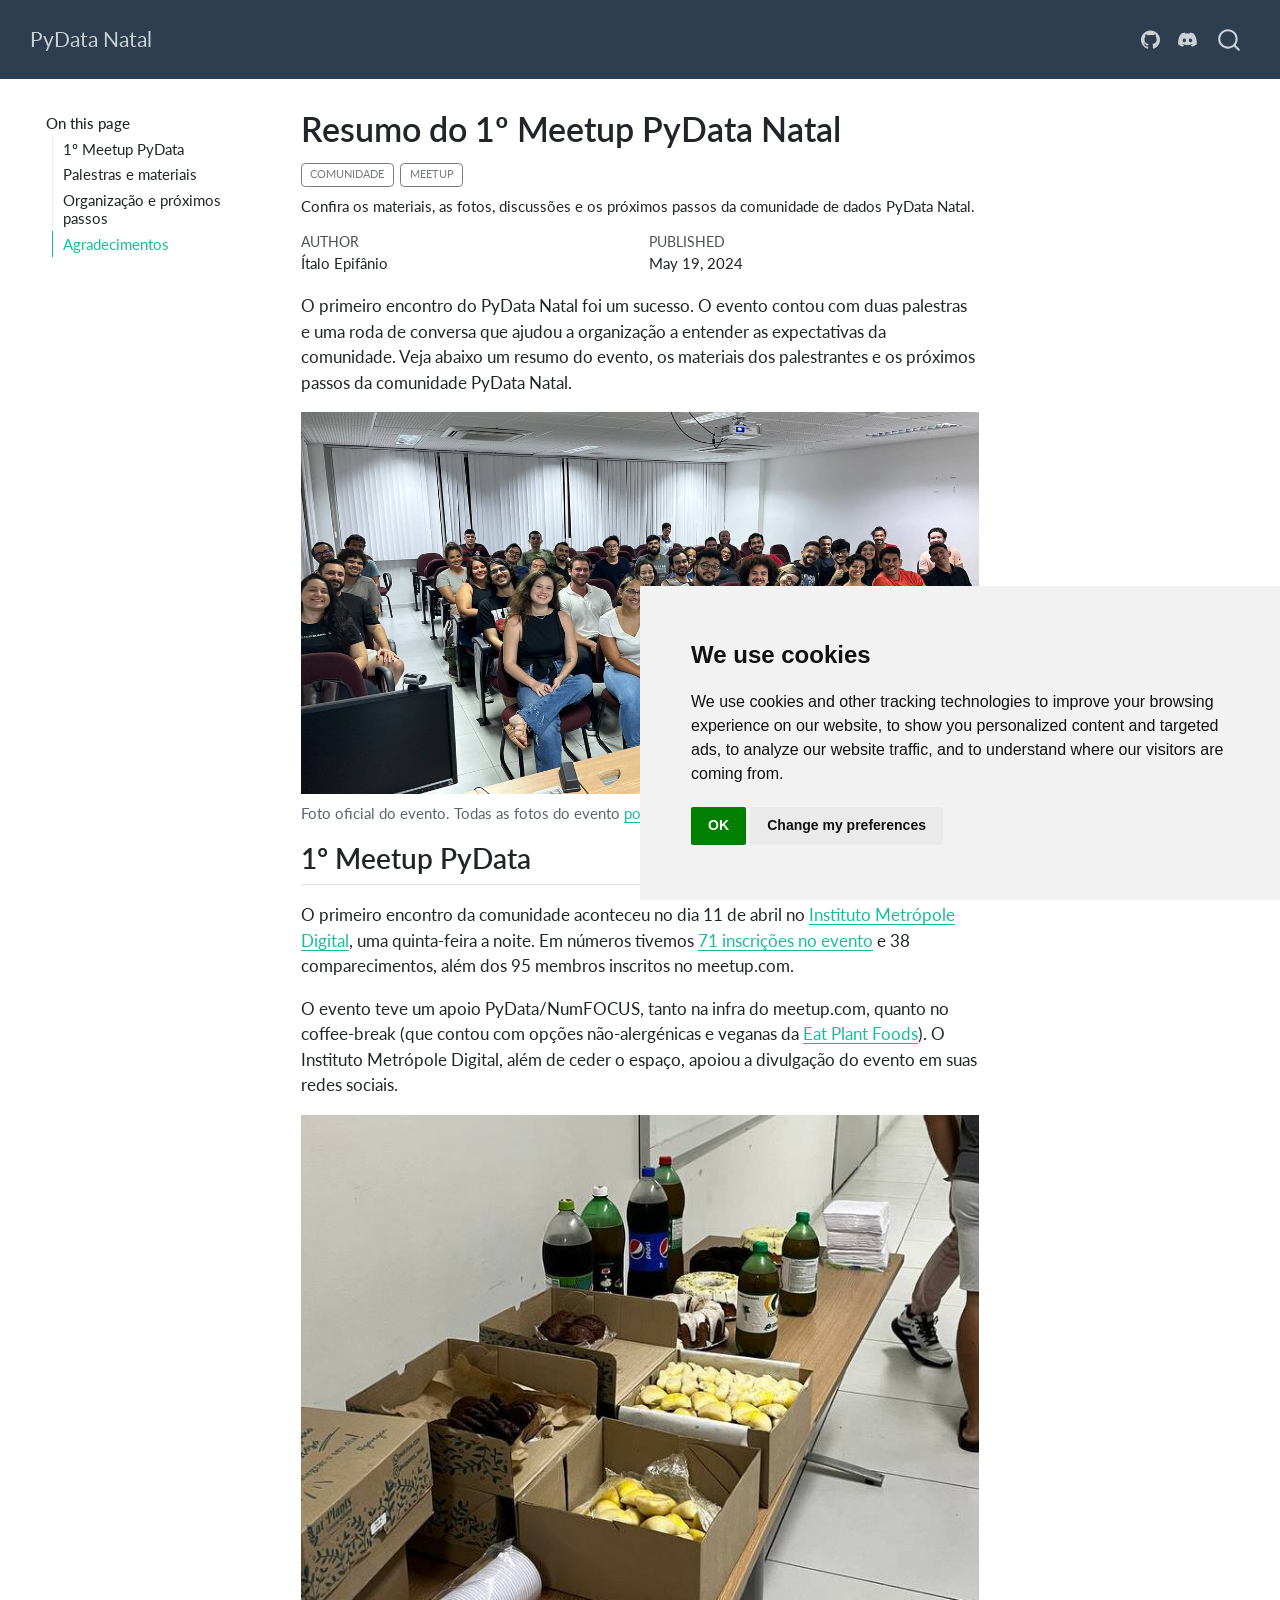
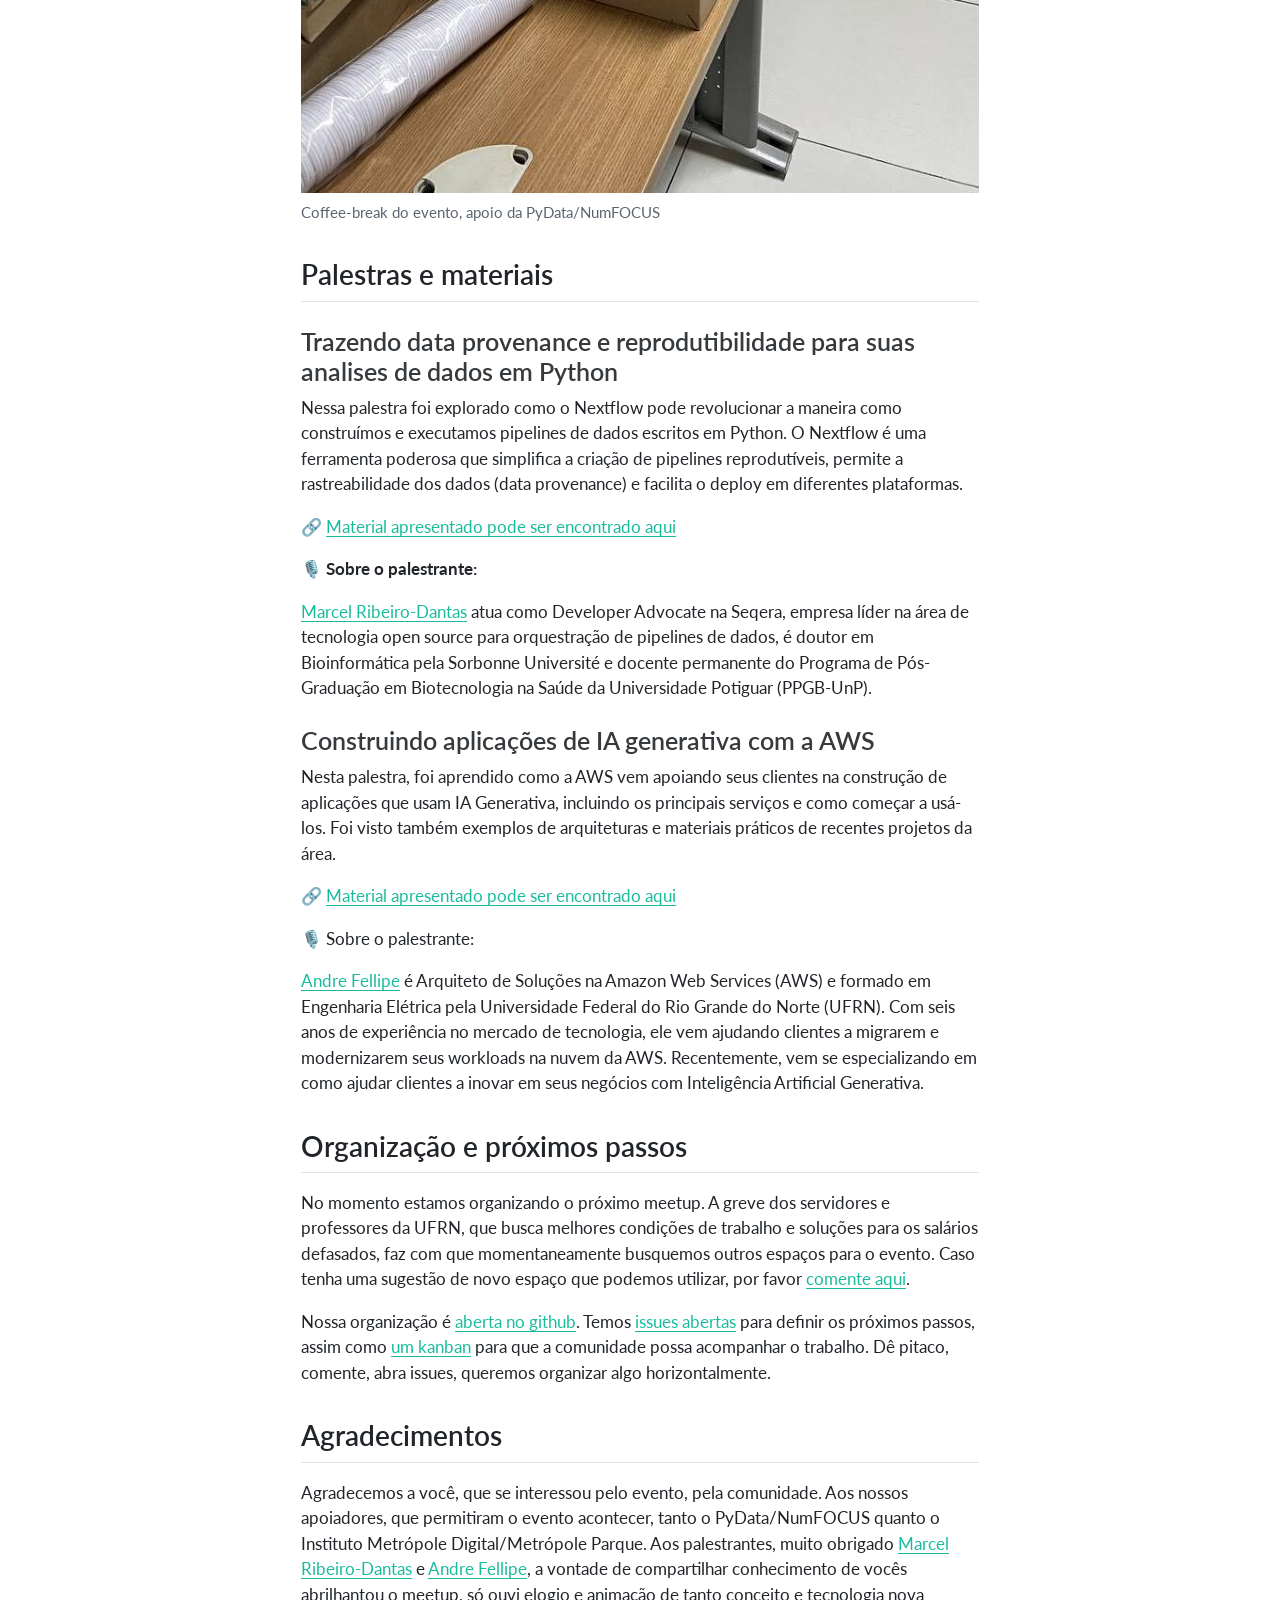
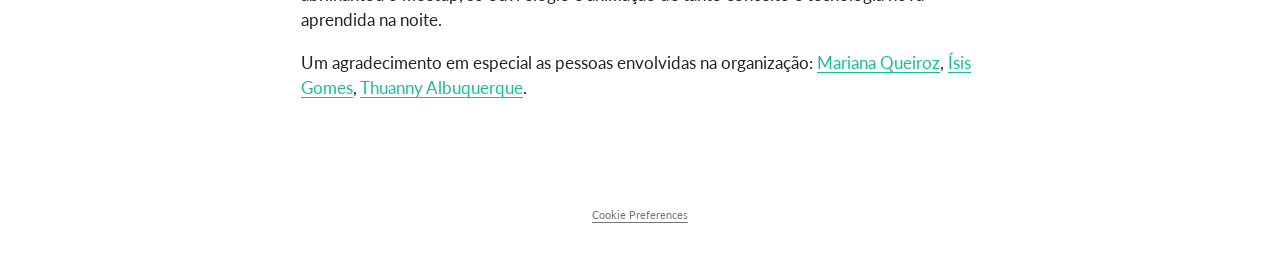
==== commit 45c4b3b1: "Built site for gh-pages" ====
--- a/posts/1-meetup-pydata-natal/index.html
+++ b/posts/1-meetup-pydata-natal/index.html
@@ -2,7 +2,7 @@
 <html xmlns="http://www.w3.org/1999/xhtml" lang="en" xml:lang="en"><head>
 
 <meta charset="utf-8">
-<meta name="generator" content="quarto-1.5.57">
+<meta name="generator" content="quarto-1.7.32">
 
 <meta name="viewport" content="width=device-width, initial-scale=1.0, user-scalable=yes">
 
@@ -35,15 +35,16 @@
 <meta name="quarto:offset" content="../../">
 <script src="../../site_libs/cookie-consent/cookie-consent.js"></script>
 <link href="../../site_libs/cookie-consent/cookie-consent.css" rel="stylesheet">
-<script src="../../site_libs/quarto-html/quarto.js"></script>
+<script src="../../site_libs/quarto-html/quarto.js" type="module"></script>
+<script src="../../site_libs/quarto-html/tabsets/tabsets.js" type="module"></script>
 <script src="../../site_libs/quarto-html/popper.min.js"></script>
 <script src="../../site_libs/quarto-html/tippy.umd.min.js"></script>
 <script src="../../site_libs/quarto-html/anchor.min.js"></script>
 <link href="../../site_libs/quarto-html/tippy.css" rel="stylesheet">
-<link href="../../site_libs/quarto-html/quarto-syntax-highlighting.css" rel="stylesheet" id="quarto-text-highlighting-styles">
+<link href="../../site_libs/quarto-html/quarto-syntax-highlighting-37eea08aefeeee20ff55810ff984fec1.css" rel="stylesheet" id="quarto-text-highlighting-styles">
 <script src="../../site_libs/bootstrap/bootstrap.min.js"></script>
 <link href="../../site_libs/bootstrap/bootstrap-icons.css" rel="stylesheet">
-<link href="../../site_libs/bootstrap/bootstrap.min.css" rel="stylesheet" id="quarto-bootstrap" data-mode="light">
+<link href="../../site_libs/bootstrap/bootstrap-3fced2653c1411365395c6308d7f7025.min.css" rel="stylesheet" append-hash="true" id="quarto-bootstrap" data-mode="light">
 <script id="quarto-search-options" type="application/json">{
   "location": "navbar",
   "copy-button": false,
@@ -103,7 +104,7 @@
 <link rel="stylesheet" href="../../styles.css">
 </head>
 
-<body class="floating nav-fixed">
+<body class="floating nav-fixed quarto-light">
 
 <div id="quarto-search-results"></div>
   <header id="quarto-header" class="headroom fixed-top">
@@ -253,239 +254,242 @@
 
 </main> <!-- /main -->
 <script id="quarto-html-after-body" type="application/javascript">
-window.document.addEventListener("DOMContentLoaded", function (event) {
-  const toggleBodyColorMode = (bsSheetEl) => {
-    const mode = bsSheetEl.getAttribute("data-mode");
-    const bodyEl = window.document.querySelector("body");
-    if (mode === "dark") {
-      bodyEl.classList.add("quarto-dark");
-      bodyEl.classList.remove("quarto-light");
-    } else {
-      bodyEl.classList.add("quarto-light");
-      bodyEl.classList.remove("quarto-dark");
-    }
-  }
-  const toggleBodyColorPrimary = () => {
-    const bsSheetEl = window.document.querySelector("link#quarto-bootstrap");
-    if (bsSheetEl) {
-      toggleBodyColorMode(bsSheetEl);
-    }
-  }
-  toggleBodyColorPrimary();  
-  const icon = "";
-  const anchorJS = new window.AnchorJS();
-  anchorJS.options = {
-    placement: 'right',
-    icon: icon
-  };
-  anchorJS.add('.anchored');
-  const isCodeAnnotation = (el) => {
-    for (const clz of el.classList) {
-      if (clz.startsWith('code-annotation-')) {                     
-        return true;
-      }
-    }
-    return false;
-  }
-  const onCopySuccess = function(e) {
-    // button target
-    const button = e.trigger;
-    // don't keep focus
-    button.blur();
-    // flash "checked"
-    button.classList.add('code-copy-button-checked');
-    var currentTitle = button.getAttribute("title");
-    button.setAttribute("title", "Copied!");
-    let tooltip;
-    if (window.bootstrap) {
-      button.setAttribute("data-bs-toggle", "tooltip");
-      button.setAttribute("data-bs-placement", "left");
-      button.setAttribute("data-bs-title", "Copied!");
-      tooltip = new bootstrap.Tooltip(button, 
-        { trigger: "manual", 
-          customClass: "code-copy-button-tooltip",
-          offset: [0, -8]});
-      tooltip.show();    
-    }
-    setTimeout(function() {
-      if (tooltip) {
-        tooltip.hide();
-        button.removeAttribute("data-bs-title");
-        button.removeAttribute("data-bs-toggle");
-        button.removeAttribute("data-bs-placement");
-      }
-      button.setAttribute("title", currentTitle);
-      button.classList.remove('code-copy-button-checked');
-    }, 1000);
-    // clear code selection
-    e.clearSelection();
-  }
-  const getTextToCopy = function(trigger) {
-      const codeEl = trigger.previousElementSibling.cloneNode(true);
-      for (const childEl of codeEl.children) {
-        if (isCodeAnnotation(childEl)) {
-          childEl.remove();
-        }
-      }
-      return codeEl.innerText;
-  }
-  const clipboard = new window.ClipboardJS('.code-copy-button:not([data-in-quarto-modal])', {
-    text: getTextToCopy
-  });
-  clipboard.on('success', onCopySuccess);
-  if (window.document.getElementById('quarto-embedded-source-code-modal')) {
-    // For code content inside modals, clipBoardJS needs to be initialized with a container option
-    // TODO: Check when it could be a function (https://github.com/zenorocha/clipboard.js/issues/860)
-    const clipboardModal = new window.ClipboardJS('.code-copy-button[data-in-quarto-modal]', {
-      text: getTextToCopy,
-      container: window.document.getElementById('quarto-embedded-source-code-modal')
+  window.document.addEventListener("DOMContentLoaded", function (event) {
+    const icon = "";
+    const anchorJS = new window.AnchorJS();
+    anchorJS.options = {
+      placement: 'right',
+      icon: icon
+    };
+    anchorJS.add('.anchored');
+    const isCodeAnnotation = (el) => {
+      for (const clz of el.classList) {
+        if (clz.startsWith('code-annotation-')) {                     
+          return true;
+        }
+      }
+      return false;
+    }
+    const onCopySuccess = function(e) {
+      // button target
+      const button = e.trigger;
+      // don't keep focus
+      button.blur();
+      // flash "checked"
+      button.classList.add('code-copy-button-checked');
+      var currentTitle = button.getAttribute("title");
+      button.setAttribute("title", "Copied!");
+      let tooltip;
+      if (window.bootstrap) {
+        button.setAttribute("data-bs-toggle", "tooltip");
+        button.setAttribute("data-bs-placement", "left");
+        button.setAttribute("data-bs-title", "Copied!");
+        tooltip = new bootstrap.Tooltip(button, 
+          { trigger: "manual", 
+            customClass: "code-copy-button-tooltip",
+            offset: [0, -8]});
+        tooltip.show();    
+      }
+      setTimeout(function() {
+        if (tooltip) {
+          tooltip.hide();
+          button.removeAttribute("data-bs-title");
+          button.removeAttribute("data-bs-toggle");
+          button.removeAttribute("data-bs-placement");
+        }
+        button.setAttribute("title", currentTitle);
+        button.classList.remove('code-copy-button-checked');
+      }, 1000);
+      // clear code selection
+      e.clearSelection();
+    }
+    const getTextToCopy = function(trigger) {
+        const codeEl = trigger.previousElementSibling.cloneNode(true);
+        for (const childEl of codeEl.children) {
+          if (isCodeAnnotation(childEl)) {
+            childEl.remove();
+          }
+        }
+        return codeEl.innerText;
+    }
+    const clipboard = new window.ClipboardJS('.code-copy-button:not([data-in-quarto-modal])', {
+      text: getTextToCopy
     });
-    clipboardModal.on('success', onCopySuccess);
-  }
-    var localhostRegex = new RegExp(/^(?:http|https):\/\/localhost\:?[0-9]*\//);
-    var mailtoRegex = new RegExp(/^mailto:/);
-      var filterRegex = new RegExp("https:\/\/PyData-Natal\.github\.io\/pydata-natal\.github\.io\/");
-    var isInternal = (href) => {
-        return filterRegex.test(href) || localhostRegex.test(href) || mailtoRegex.test(href);
-    }
-    // Inspect non-navigation links and adorn them if external
- 	var links = window.document.querySelectorAll('a[href]:not(.nav-link):not(.navbar-brand):not(.toc-action):not(.sidebar-link):not(.sidebar-item-toggle):not(.pagination-link):not(.no-external):not([aria-hidden]):not(.dropdown-item):not(.quarto-navigation-tool):not(.about-link)');
-    for (var i=0; i<links.length; i++) {
-      const link = links[i];
-      if (!isInternal(link.href)) {
-        // undo the damage that might have been done by quarto-nav.js in the case of
-        // links that we want to consider external
-        if (link.dataset.originalHref !== undefined) {
-          link.href = link.dataset.originalHref;
-        }
-      }
-    }
-  function tippyHover(el, contentFn, onTriggerFn, onUntriggerFn) {
-    const config = {
-      allowHTML: true,
-      maxWidth: 500,
-      delay: 100,
-      arrow: false,
-      appendTo: function(el) {
-          return el.parentElement;
-      },
-      interactive: true,
-      interactiveBorder: 10,
-      theme: 'quarto',
-      placement: 'bottom-start',
-    };
-    if (contentFn) {
-      config.content = contentFn;
-    }
-    if (onTriggerFn) {
-      config.onTrigger = onTriggerFn;
-    }
-    if (onUntriggerFn) {
-      config.onUntrigger = onUntriggerFn;
-    }
-    window.tippy(el, config); 
-  }
-  const noterefs = window.document.querySelectorAll('a[role="doc-noteref"]');
-  for (var i=0; i<noterefs.length; i++) {
-    const ref = noterefs[i];
-    tippyHover(ref, function() {
-      // use id or data attribute instead here
-      let href = ref.getAttribute('data-footnote-href') || ref.getAttribute('href');
-      try { href = new URL(href).hash; } catch {}
-      const id = href.replace(/^#\/?/, "");
-      const note = window.document.getElementById(id);
-      if (note) {
-        return note.innerHTML;
+    clipboard.on('success', onCopySuccess);
+    if (window.document.getElementById('quarto-embedded-source-code-modal')) {
+      const clipboardModal = new window.ClipboardJS('.code-copy-button[data-in-quarto-modal]', {
+        text: getTextToCopy,
+        container: window.document.getElementById('quarto-embedded-source-code-modal')
+      });
+      clipboardModal.on('success', onCopySuccess);
+    }
+      var localhostRegex = new RegExp(/^(?:http|https):\/\/localhost\:?[0-9]*\//);
+      var mailtoRegex = new RegExp(/^mailto:/);
+        var filterRegex = new RegExp("https:\/\/PyData-Natal\.github\.io\/pydata-natal\.github\.io\/");
+      var isInternal = (href) => {
+          return filterRegex.test(href) || localhostRegex.test(href) || mailtoRegex.test(href);
+      }
+      // Inspect non-navigation links and adorn them if external
+     var links = window.document.querySelectorAll('a[href]:not(.nav-link):not(.navbar-brand):not(.toc-action):not(.sidebar-link):not(.sidebar-item-toggle):not(.pagination-link):not(.no-external):not([aria-hidden]):not(.dropdown-item):not(.quarto-navigation-tool):not(.about-link)');
+      for (var i=0; i<links.length; i++) {
+        const link = links[i];
+        if (!isInternal(link.href)) {
+          // undo the damage that might have been done by quarto-nav.js in the case of
+          // links that we want to consider external
+          if (link.dataset.originalHref !== undefined) {
+            link.href = link.dataset.originalHref;
+          }
+        }
+      }
+    function tippyHover(el, contentFn, onTriggerFn, onUntriggerFn) {
+      const config = {
+        allowHTML: true,
+        maxWidth: 500,
+        delay: 100,
+        arrow: false,
+        appendTo: function(el) {
+            return el.parentElement;
+        },
+        interactive: true,
+        interactiveBorder: 10,
+        theme: 'quarto',
+        placement: 'bottom-start',
+      };
+      if (contentFn) {
+        config.content = contentFn;
+      }
+      if (onTriggerFn) {
+        config.onTrigger = onTriggerFn;
+      }
+      if (onUntriggerFn) {
+        config.onUntrigger = onUntriggerFn;
+      }
+      window.tippy(el, config); 
+    }
+    const noterefs = window.document.querySelectorAll('a[role="doc-noteref"]');
+    for (var i=0; i<noterefs.length; i++) {
+      const ref = noterefs[i];
+      tippyHover(ref, function() {
+        // use id or data attribute instead here
+        let href = ref.getAttribute('data-footnote-href') || ref.getAttribute('href');
+        try { href = new URL(href).hash; } catch {}
+        const id = href.replace(/^#\/?/, "");
+        const note = window.document.getElementById(id);
+        if (note) {
+          return note.innerHTML;
+        } else {
+          return "";
+        }
+      });
+    }
+    const xrefs = window.document.querySelectorAll('a.quarto-xref');
+    const processXRef = (id, note) => {
+      // Strip column container classes
+      const stripColumnClz = (el) => {
+        el.classList.remove("page-full", "page-columns");
+        if (el.children) {
+          for (const child of el.children) {
+            stripColumnClz(child);
+          }
+        }
+      }
+      stripColumnClz(note)
+      if (id === null || id.startsWith('sec-')) {
+        // Special case sections, only their first couple elements
+        const container = document.createElement("div");
+        if (note.children && note.children.length > 2) {
+          container.appendChild(note.children[0].cloneNode(true));
+          for (let i = 1; i < note.children.length; i++) {
+            const child = note.children[i];
+            if (child.tagName === "P" && child.innerText === "") {
+              continue;
+            } else {
+              container.appendChild(child.cloneNode(true));
+              break;
+            }
+          }
+          if (window.Quarto?.typesetMath) {
+            window.Quarto.typesetMath(container);
+          }
+          return container.innerHTML
+        } else {
+          if (window.Quarto?.typesetMath) {
+            window.Quarto.typesetMath(note);
+          }
+          return note.innerHTML;
+        }
       } else {
-        return "";
-      }
-    });
-  }
-  const xrefs = window.document.querySelectorAll('a.quarto-xref');
-  const processXRef = (id, note) => {
-    // Strip column container classes
-    const stripColumnClz = (el) => {
-      el.classList.remove("page-full", "page-columns");
-      if (el.children) {
-        for (const child of el.children) {
-          stripColumnClz(child);
-        }
-      }
-    }
-    stripColumnClz(note)
-    if (id === null || id.startsWith('sec-')) {
-      // Special case sections, only their first couple elements
-      const container = document.createElement("div");
-      if (note.children && note.children.length > 2) {
-        container.appendChild(note.children[0].cloneNode(true));
-        for (let i = 1; i < note.children.length; i++) {
-          const child = note.children[i];
-          if (child.tagName === "P" && child.innerText === "") {
-            continue;
-          } else {
-            container.appendChild(child.cloneNode(true));
-            break;
-          }
-        }
-        if (window.Quarto?.typesetMath) {
-          window.Quarto.typesetMath(container);
-        }
-        return container.innerHTML
-      } else {
+        // Remove any anchor links if they are present
+        const anchorLink = note.querySelector('a.anchorjs-link');
+        if (anchorLink) {
+          anchorLink.remove();
+        }
         if (window.Quarto?.typesetMath) {
           window.Quarto.typesetMath(note);
         }
-        return note.innerHTML;
-      }
-    } else {
-      // Remove any anchor links if they are present
-      const anchorLink = note.querySelector('a.anchorjs-link');
-      if (anchorLink) {
-        anchorLink.remove();
-      }
-      if (window.Quarto?.typesetMath) {
-        window.Quarto.typesetMath(note);
-      }
-      // TODO in 1.5, we should make sure this works without a callout special case
-      if (note.classList.contains("callout")) {
-        return note.outerHTML;
-      } else {
-        return note.innerHTML;
-      }
-    }
-  }
-  for (var i=0; i<xrefs.length; i++) {
-    const xref = xrefs[i];
-    tippyHover(xref, undefined, function(instance) {
-      instance.disable();
-      let url = xref.getAttribute('href');
-      let hash = undefined; 
-      if (url.startsWith('#')) {
-        hash = url;
-      } else {
-        try { hash = new URL(url).hash; } catch {}
-      }
-      if (hash) {
-        const id = hash.replace(/^#\/?/, "");
-        const note = window.document.getElementById(id);
-        if (note !== null) {
-          try {
-            const html = processXRef(id, note.cloneNode(true));
-            instance.setContent(html);
-          } finally {
-            instance.enable();
-            instance.show();
-          }
+        if (note.classList.contains("callout")) {
+          return note.outerHTML;
         } else {
-          // See if we can fetch this
-          fetch(url.split('#')[0])
+          return note.innerHTML;
+        }
+      }
+    }
+    for (var i=0; i<xrefs.length; i++) {
+      const xref = xrefs[i];
+      tippyHover(xref, undefined, function(instance) {
+        instance.disable();
+        let url = xref.getAttribute('href');
+        let hash = undefined; 
+        if (url.startsWith('#')) {
+          hash = url;
+        } else {
+          try { hash = new URL(url).hash; } catch {}
+        }
+        if (hash) {
+          const id = hash.replace(/^#\/?/, "");
+          const note = window.document.getElementById(id);
+          if (note !== null) {
+            try {
+              const html = processXRef(id, note.cloneNode(true));
+              instance.setContent(html);
+            } finally {
+              instance.enable();
+              instance.show();
+            }
+          } else {
+            // See if we can fetch this
+            fetch(url.split('#')[0])
+            .then(res => res.text())
+            .then(html => {
+              const parser = new DOMParser();
+              const htmlDoc = parser.parseFromString(html, "text/html");
+              const note = htmlDoc.getElementById(id);
+              if (note !== null) {
+                const html = processXRef(id, note);
+                instance.setContent(html);
+              } 
+            }).finally(() => {
+              instance.enable();
+              instance.show();
+            });
+          }
+        } else {
+          // See if we can fetch a full url (with no hash to target)
+          // This is a special case and we should probably do some content thinning / targeting
+          fetch(url)
           .then(res => res.text())
           .then(html => {
             const parser = new DOMParser();
             const htmlDoc = parser.parseFromString(html, "text/html");
-            const note = htmlDoc.getElementById(id);
+            const note = htmlDoc.querySelector('main.content');
             if (note !== null) {
-              const html = processXRef(id, note);
+              // This should only happen for chapter cross references
+              // (since there is no id in the URL)
+              // remove the first header
+              if (note.children.length > 0 && note.children[0].tagName === "HEADER") {
+                note.children[0].remove();
+              }
+              const html = processXRef(null, note);
               instance.setContent(html);
             } 
           }).finally(() => {
@@ -493,185 +497,161 @@
             instance.show();
           });
         }
+      }, function(instance) {
+      });
+    }
+        let selectedAnnoteEl;
+        const selectorForAnnotation = ( cell, annotation) => {
+          let cellAttr = 'data-code-cell="' + cell + '"';
+          let lineAttr = 'data-code-annotation="' +  annotation + '"';
+          const selector = 'span[' + cellAttr + '][' + lineAttr + ']';
+          return selector;
+        }
+        const selectCodeLines = (annoteEl) => {
+          const doc = window.document;
+          const targetCell = annoteEl.getAttribute("data-target-cell");
+          const targetAnnotation = annoteEl.getAttribute("data-target-annotation");
+          const annoteSpan = window.document.querySelector(selectorForAnnotation(targetCell, targetAnnotation));
+          const lines = annoteSpan.getAttribute("data-code-lines").split(",");
+          const lineIds = lines.map((line) => {
+            return targetCell + "-" + line;
+          })
+          let top = null;
+          let height = null;
+          let parent = null;
+          if (lineIds.length > 0) {
+              //compute the position of the single el (top and bottom and make a div)
+              const el = window.document.getElementById(lineIds[0]);
+              top = el.offsetTop;
+              height = el.offsetHeight;
+              parent = el.parentElement.parentElement;
+            if (lineIds.length > 1) {
+              const lastEl = window.document.getElementById(lineIds[lineIds.length - 1]);
+              const bottom = lastEl.offsetTop + lastEl.offsetHeight;
+              height = bottom - top;
+            }
+            if (top !== null && height !== null && parent !== null) {
+              // cook up a div (if necessary) and position it 
+              let div = window.document.getElementById("code-annotation-line-highlight");
+              if (div === null) {
+                div = window.document.createElement("div");
+                div.setAttribute("id", "code-annotation-line-highlight");
+                div.style.position = 'absolute';
+                parent.appendChild(div);
+              }
+              div.style.top = top - 2 + "px";
+              div.style.height = height + 4 + "px";
+              div.style.left = 0;
+              let gutterDiv = window.document.getElementById("code-annotation-line-highlight-gutter");
+              if (gutterDiv === null) {
+                gutterDiv = window.document.createElement("div");
+                gutterDiv.setAttribute("id", "code-annotation-line-highlight-gutter");
+                gutterDiv.style.position = 'absolute';
+                const codeCell = window.document.getElementById(targetCell);
+                const gutter = codeCell.querySelector('.code-annotation-gutter');
+                gutter.appendChild(gutterDiv);
+              }
+              gutterDiv.style.top = top - 2 + "px";
+              gutterDiv.style.height = height + 4 + "px";
+            }
+            selectedAnnoteEl = annoteEl;
+          }
+        };
+        const unselectCodeLines = () => {
+          const elementsIds = ["code-annotation-line-highlight", "code-annotation-line-highlight-gutter"];
+          elementsIds.forEach((elId) => {
+            const div = window.document.getElementById(elId);
+            if (div) {
+              div.remove();
+            }
+          });
+          selectedAnnoteEl = undefined;
+        };
+          // Handle positioning of the toggle
+      window.addEventListener(
+        "resize",
+        throttle(() => {
+          elRect = undefined;
+          if (selectedAnnoteEl) {
+            selectCodeLines(selectedAnnoteEl);
+          }
+        }, 10)
+      );
+      function throttle(fn, ms) {
+      let throttle = false;
+      let timer;
+        return (...args) => {
+          if(!throttle) { // first call gets through
+              fn.apply(this, args);
+              throttle = true;
+          } else { // all the others get throttled
+              if(timer) clearTimeout(timer); // cancel #2
+              timer = setTimeout(() => {
+                fn.apply(this, args);
+                timer = throttle = false;
+              }, ms);
+          }
+        };
+      }
+        // Attach click handler to the DT
+        const annoteDls = window.document.querySelectorAll('dt[data-target-cell]');
+        for (const annoteDlNode of annoteDls) {
+          annoteDlNode.addEventListener('click', (event) => {
+            const clickedEl = event.target;
+            if (clickedEl !== selectedAnnoteEl) {
+              unselectCodeLines();
+              const activeEl = window.document.querySelector('dt[data-target-cell].code-annotation-active');
+              if (activeEl) {
+                activeEl.classList.remove('code-annotation-active');
+              }
+              selectCodeLines(clickedEl);
+              clickedEl.classList.add('code-annotation-active');
+            } else {
+              // Unselect the line
+              unselectCodeLines();
+              clickedEl.classList.remove('code-annotation-active');
+            }
+          });
+        }
+    const findCites = (el) => {
+      const parentEl = el.parentElement;
+      if (parentEl) {
+        const cites = parentEl.dataset.cites;
+        if (cites) {
+          return {
+            el,
+            cites: cites.split(' ')
+          };
+        } else {
+          return findCites(el.parentElement)
+        }
       } else {
-        // See if we can fetch a full url (with no hash to target)
-        // This is a special case and we should probably do some content thinning / targeting
-        fetch(url)
-        .then(res => res.text())
-        .then(html => {
-          const parser = new DOMParser();
-          const htmlDoc = parser.parseFromString(html, "text/html");
-          const note = htmlDoc.querySelector('main.content');
-          if (note !== null) {
-            // This should only happen for chapter cross references
-            // (since there is no id in the URL)
-            // remove the first header
-            if (note.children.length > 0 && note.children[0].tagName === "HEADER") {
-              note.children[0].remove();
+        return undefined;
+      }
+    };
+    var bibliorefs = window.document.querySelectorAll('a[role="doc-biblioref"]');
+    for (var i=0; i<bibliorefs.length; i++) {
+      const ref = bibliorefs[i];
+      const citeInfo = findCites(ref);
+      if (citeInfo) {
+        tippyHover(citeInfo.el, function() {
+          var popup = window.document.createElement('div');
+          citeInfo.cites.forEach(function(cite) {
+            var citeDiv = window.document.createElement('div');
+            citeDiv.classList.add('hanging-indent');
+            citeDiv.classList.add('csl-entry');
+            var biblioDiv = window.document.getElementById('ref-' + cite);
+            if (biblioDiv) {
+              citeDiv.innerHTML = biblioDiv.innerHTML;
             }
-            const html = processXRef(null, note);
-            instance.setContent(html);
-          } 
-        }).finally(() => {
-          instance.enable();
-          instance.show();
+            popup.appendChild(citeDiv);
+          });
+          return popup.innerHTML;
         });
       }
-    }, function(instance) {
-    });
-  }
-      let selectedAnnoteEl;
-      const selectorForAnnotation = ( cell, annotation) => {
-        let cellAttr = 'data-code-cell="' + cell + '"';
-        let lineAttr = 'data-code-annotation="' +  annotation + '"';
-        const selector = 'span[' + cellAttr + '][' + lineAttr + ']';
-        return selector;
-      }
-      const selectCodeLines = (annoteEl) => {
-        const doc = window.document;
-        const targetCell = annoteEl.getAttribute("data-target-cell");
-        const targetAnnotation = annoteEl.getAttribute("data-target-annotation");
-        const annoteSpan = window.document.querySelector(selectorForAnnotation(targetCell, targetAnnotation));
-        const lines = annoteSpan.getAttribute("data-code-lines").split(",");
-        const lineIds = lines.map((line) => {
-          return targetCell + "-" + line;
-        })
-        let top = null;
-        let height = null;
-        let parent = null;
-        if (lineIds.length > 0) {
-            //compute the position of the single el (top and bottom and make a div)
-            const el = window.document.getElementById(lineIds[0]);
-            top = el.offsetTop;
-            height = el.offsetHeight;
-            parent = el.parentElement.parentElement;
-          if (lineIds.length > 1) {
-            const lastEl = window.document.getElementById(lineIds[lineIds.length - 1]);
-            const bottom = lastEl.offsetTop + lastEl.offsetHeight;
-            height = bottom - top;
-          }
-          if (top !== null && height !== null && parent !== null) {
-            // cook up a div (if necessary) and position it 
-            let div = window.document.getElementById("code-annotation-line-highlight");
-            if (div === null) {
-              div = window.document.createElement("div");
-              div.setAttribute("id", "code-annotation-line-highlight");
-              div.style.position = 'absolute';
-              parent.appendChild(div);
-            }
-            div.style.top = top - 2 + "px";
-            div.style.height = height + 4 + "px";
-            div.style.left = 0;
-            let gutterDiv = window.document.getElementById("code-annotation-line-highlight-gutter");
-            if (gutterDiv === null) {
-              gutterDiv = window.document.createElement("div");
-              gutterDiv.setAttribute("id", "code-annotation-line-highlight-gutter");
-              gutterDiv.style.position = 'absolute';
-              const codeCell = window.document.getElementById(targetCell);
-              const gutter = codeCell.querySelector('.code-annotation-gutter');
-              gutter.appendChild(gutterDiv);
-            }
-            gutterDiv.style.top = top - 2 + "px";
-            gutterDiv.style.height = height + 4 + "px";
-          }
-          selectedAnnoteEl = annoteEl;
-        }
-      };
-      const unselectCodeLines = () => {
-        const elementsIds = ["code-annotation-line-highlight", "code-annotation-line-highlight-gutter"];
-        elementsIds.forEach((elId) => {
-          const div = window.document.getElementById(elId);
-          if (div) {
-            div.remove();
-          }
-        });
-        selectedAnnoteEl = undefined;
-      };
-        // Handle positioning of the toggle
-    window.addEventListener(
-      "resize",
-      throttle(() => {
-        elRect = undefined;
-        if (selectedAnnoteEl) {
-          selectCodeLines(selectedAnnoteEl);
-        }
-      }, 10)
-    );
-    function throttle(fn, ms) {
-    let throttle = false;
-    let timer;
-      return (...args) => {
-        if(!throttle) { // first call gets through
-            fn.apply(this, args);
-            throttle = true;
-        } else { // all the others get throttled
-            if(timer) clearTimeout(timer); // cancel #2
-            timer = setTimeout(() => {
-              fn.apply(this, args);
-              timer = throttle = false;
-            }, ms);
-        }
-      };
-    }
-      // Attach click handler to the DT
-      const annoteDls = window.document.querySelectorAll('dt[data-target-cell]');
-      for (const annoteDlNode of annoteDls) {
-        annoteDlNode.addEventListener('click', (event) => {
-          const clickedEl = event.target;
-          if (clickedEl !== selectedAnnoteEl) {
-            unselectCodeLines();
-            const activeEl = window.document.querySelector('dt[data-target-cell].code-annotation-active');
-            if (activeEl) {
-              activeEl.classList.remove('code-annotation-active');
-            }
-            selectCodeLines(clickedEl);
-            clickedEl.classList.add('code-annotation-active');
-          } else {
-            // Unselect the line
-            unselectCodeLines();
-            clickedEl.classList.remove('code-annotation-active');
-          }
-        });
-      }
-  const findCites = (el) => {
-    const parentEl = el.parentElement;
-    if (parentEl) {
-      const cites = parentEl.dataset.cites;
-      if (cites) {
-        return {
-          el,
-          cites: cites.split(' ')
-        };
-      } else {
-        return findCites(el.parentElement)
-      }
-    } else {
-      return undefined;
-    }
-  };
-  var bibliorefs = window.document.querySelectorAll('a[role="doc-biblioref"]');
-  for (var i=0; i<bibliorefs.length; i++) {
-    const ref = bibliorefs[i];
-    const citeInfo = findCites(ref);
-    if (citeInfo) {
-      tippyHover(citeInfo.el, function() {
-        var popup = window.document.createElement('div');
-        citeInfo.cites.forEach(function(cite) {
-          var citeDiv = window.document.createElement('div');
-          citeDiv.classList.add('hanging-indent');
-          citeDiv.classList.add('csl-entry');
-          var biblioDiv = window.document.getElementById('ref-' + cite);
-          if (biblioDiv) {
-            citeDiv.innerHTML = biblioDiv.innerHTML;
-          }
-          popup.appendChild(citeDiv);
-        });
-        return popup.innerHTML;
-      });
-    }
-  }
-});
-</script>
+    }
+  });
+  </script>
 </div> <!-- /content -->
 <footer class="footer">
   <div class="nav-footer">
--- a/site_libs/quarto-html/quarto-syntax-highlighting-37eea08aefeeee20ff55810ff984fec1.css
+++ b/site_libs/quarto-html/quarto-syntax-highlighting-37eea08aefeeee20ff55810ff984fec1.css
@@ -0,0 +1,236 @@
+/* quarto syntax highlight colors */
+:root {
+  --quarto-hl-ot-color: #003B4F;
+  --quarto-hl-at-color: #657422;
+  --quarto-hl-ss-color: #20794D;
+  --quarto-hl-an-color: #5E5E5E;
+  --quarto-hl-fu-color: #4758AB;
+  --quarto-hl-st-color: #20794D;
+  --quarto-hl-cf-color: #003B4F;
+  --quarto-hl-op-color: #5E5E5E;
+  --quarto-hl-er-color: #AD0000;
+  --quarto-hl-bn-color: #AD0000;
+  --quarto-hl-al-color: #AD0000;
+  --quarto-hl-va-color: #111111;
+  --quarto-hl-bu-color: inherit;
+  --quarto-hl-ex-color: inherit;
+  --quarto-hl-pp-color: #AD0000;
+  --quarto-hl-in-color: #5E5E5E;
+  --quarto-hl-vs-color: #20794D;
+  --quarto-hl-wa-color: #5E5E5E;
+  --quarto-hl-do-color: #5E5E5E;
+  --quarto-hl-im-color: #00769E;
+  --quarto-hl-ch-color: #20794D;
+  --quarto-hl-dt-color: #AD0000;
+  --quarto-hl-fl-color: #AD0000;
+  --quarto-hl-co-color: #5E5E5E;
+  --quarto-hl-cv-color: #5E5E5E;
+  --quarto-hl-cn-color: #8f5902;
+  --quarto-hl-sc-color: #5E5E5E;
+  --quarto-hl-dv-color: #AD0000;
+  --quarto-hl-kw-color: #003B4F;
+}
+
+/* other quarto variables */
+:root {
+  --quarto-font-monospace: SFMono-Regular, Menlo, Monaco, Consolas, "Liberation Mono", "Courier New", monospace;
+}
+
+/* syntax highlight based on Pandoc's rules */
+pre > code.sourceCode > span {
+  color: #003B4F;
+}
+
+code.sourceCode > span {
+  color: #003B4F;
+}
+
+div.sourceCode,
+div.sourceCode pre.sourceCode {
+  color: #003B4F;
+}
+
+/* Normal */
+code span {
+  color: #003B4F;
+}
+
+/* Alert */
+code span.al {
+  color: #AD0000;
+  font-style: inherit;
+}
+
+/* Annotation */
+code span.an {
+  color: #5E5E5E;
+  font-style: inherit;
+}
+
+/* Attribute */
+code span.at {
+  color: #657422;
+  font-style: inherit;
+}
+
+/* BaseN */
+code span.bn {
+  color: #AD0000;
+  font-style: inherit;
+}
+
+/* BuiltIn */
+code span.bu {
+  font-style: inherit;
+}
+
+/* ControlFlow */
+code span.cf {
+  color: #003B4F;
+  font-weight: bold;
+  font-style: inherit;
+}
+
+/* Char */
+code span.ch {
+  color: #20794D;
+  font-style: inherit;
+}
+
+/* Constant */
+code span.cn {
+  color: #8f5902;
+  font-style: inherit;
+}
+
+/* Comment */
+code span.co {
+  color: #5E5E5E;
+  font-style: inherit;
+}
+
+/* CommentVar */
+code span.cv {
+  color: #5E5E5E;
+  font-style: italic;
+}
+
+/* Documentation */
+code span.do {
+  color: #5E5E5E;
+  font-style: italic;
+}
+
+/* DataType */
+code span.dt {
+  color: #AD0000;
+  font-style: inherit;
+}
+
+/* DecVal */
+code span.dv {
+  color: #AD0000;
+  font-style: inherit;
+}
+
+/* Error */
+code span.er {
+  color: #AD0000;
+  font-style: inherit;
+}
+
+/* Extension */
+code span.ex {
+  font-style: inherit;
+}
+
+/* Float */
+code span.fl {
+  color: #AD0000;
+  font-style: inherit;
+}
+
+/* Function */
+code span.fu {
+  color: #4758AB;
+  font-style: inherit;
+}
+
+/* Import */
+code span.im {
+  color: #00769E;
+  font-style: inherit;
+}
+
+/* Information */
+code span.in {
+  color: #5E5E5E;
+  font-style: inherit;
+}
+
+/* Keyword */
+code span.kw {
+  color: #003B4F;
+  font-weight: bold;
+  font-style: inherit;
+}
+
+/* Operator */
+code span.op {
+  color: #5E5E5E;
+  font-style: inherit;
+}
+
+/* Other */
+code span.ot {
+  color: #003B4F;
+  font-style: inherit;
+}
+
+/* Preprocessor */
+code span.pp {
+  color: #AD0000;
+  font-style: inherit;
+}
+
+/* SpecialChar */
+code span.sc {
+  color: #5E5E5E;
+  font-style: inherit;
+}
+
+/* SpecialString */
+code span.ss {
+  color: #20794D;
+  font-style: inherit;
+}
+
+/* String */
+code span.st {
+  color: #20794D;
+  font-style: inherit;
+}
+
+/* Variable */
+code span.va {
+  color: #111111;
+  font-style: inherit;
+}
+
+/* VerbatimString */
+code span.vs {
+  color: #20794D;
+  font-style: inherit;
+}
+
+/* Warning */
+code span.wa {
+  color: #5E5E5E;
+  font-style: italic;
+}
+
+.prevent-inlining {
+  content: "</";
+}
+
+/*# sourceMappingURL=27d3d809615f7771493d095567f04340.css.map */
